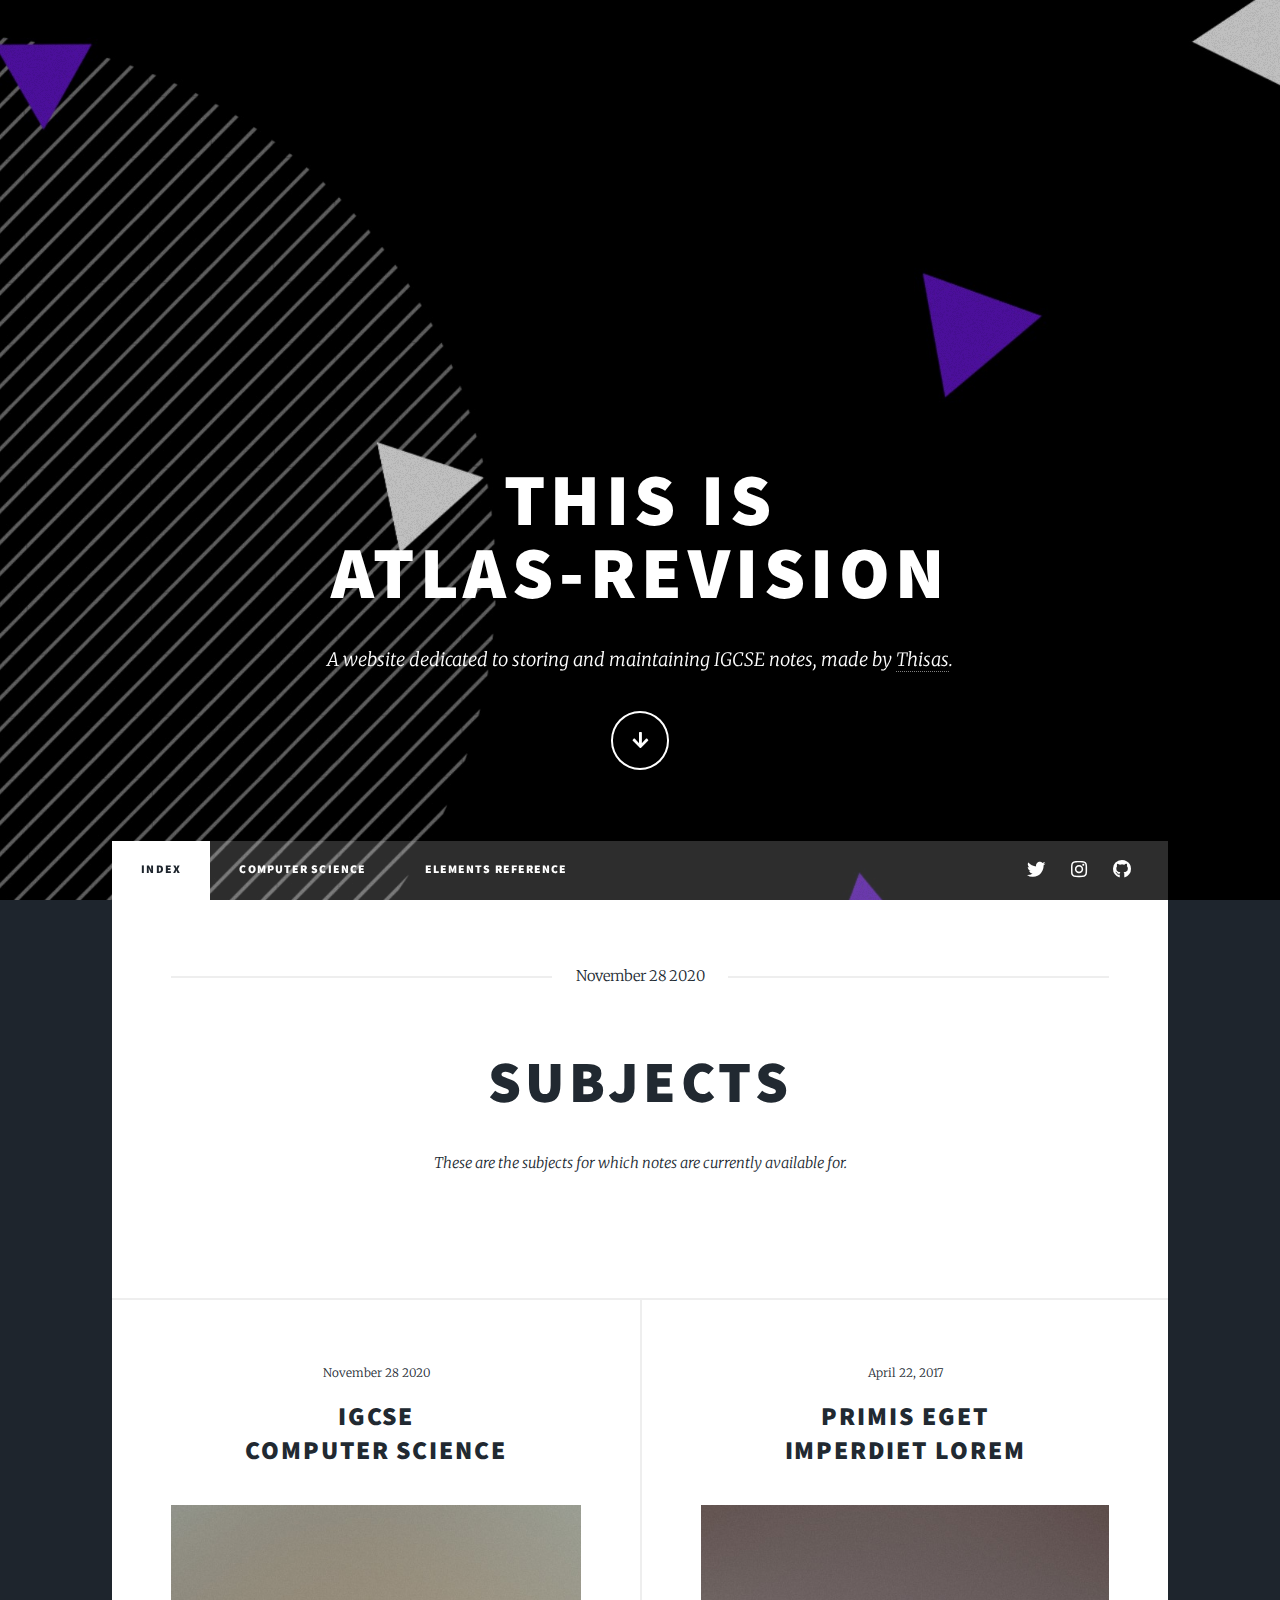
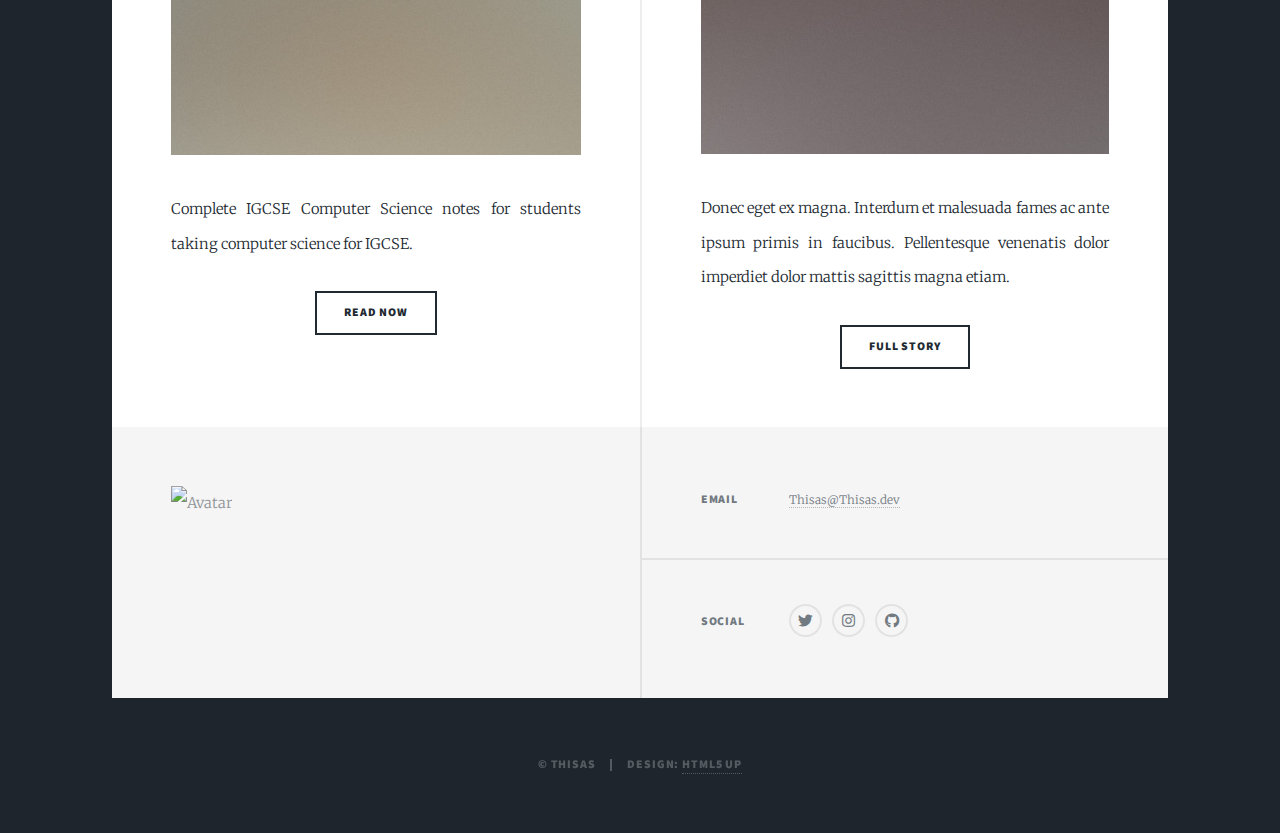
==== index.html @ 5eddf512 "Adding init Files" ====
<!DOCTYPE HTML>
<!--
	Massively by HTML5 UP
	html5up.net | @ajlkn
	Free for personal and commercial use under the CCA 3.0 license (html5up.net/license)
-->
<html>
	<head>
		<title>Atlas Revision</title>
		<meta charset="utf-8" />
		<meta name="viewport" content="width=device-width, initial-scale=1, user-scalable=no" />
		<link rel="stylesheet" href="assets/css/main.css" />
		<noscript><link rel="stylesheet" href="assets/css/noscript.css" /></noscript>
	</head>
	<body class="is-preload">

		<!-- Wrapper -->
			<div id="wrapper" class="fade-in">

				<!-- Intro -->
					<div id="intro">
						<h1>This is<br />
						Atlas-Revision</h1>
						<p>A website dedicated to storing and maintaining IGCSE notes, made by <a href="https://thisas.dev">Thisas</a>.</p>
						<ul class="actions">
							<li><a href="#header" class="button icon solid solo fa-arrow-down scrolly">Continue</a></li>
						</ul>
					</div>

				<!-- Header -->
					<header id="header">
						<a href="index.html" class="logo">Atlas-Revision</a>
					</header>

				<!-- Nav -->
					<nav id="nav">
						<ul class="links">
							<li class="active"><a href="index.html">Index</a></li>
							<li><a href="cs.html">Computer Science</a></li>
							<li><a href="elements.html">Elements Reference</a></li>
						</ul>
						<ul class="icons">
							<li><a href="#" class="icon brands fa-twitter"><span class="label">Twitter</span></a></li>
							<li><a href="#" class="icon brands fa-instagram"><span class="label">Instagram</span></a></li>
							<li><a href="#" class="icon brands fa-github"><span class="label">GitHub</span></a></li>
						</ul>
					</nav>

				<!-- Main -->
					<div id="main">

						<!-- Featured Post -->
							<article class="post featured">
								<header class="major">
									<span class="date">November 28 2020</span>
									<h2><a href="#">Subjects</a></h2>
									<p>These are the subjects for which notes are currently available for.</p>
								</header>
								<!-- <a href="#" class="image main"><img src="images/pic01.jpg" alt="" /></a>
								<ul class="actions special">
									<li><a href="#" class="button large">Full Story</a></li>
								</ul> -->
							</article>

						<!-- Posts -->
							<section class="posts">
								<article>
									<header>
										<span class="date">November 28 2020</span>
										<h2><a href="cs.html">IGCSE<br />
										Computer Science</a></h2>
									</header>
									<a href="cs.html" class="image fit"><img src="images/pic02.jpg" alt="" /></a>
									<p>Complete IGCSE Computer Science notes for students taking computer science for IGCSE.</p>
									<ul class="actions special">
										<li><a href="cs.html" class="button">Read Now</a></li>
									</ul>
								</article>
								<article>
									<header>
										<span class="date">April 22, 2017</span>
										<h2><a href="#">Primis eget<br />
										imperdiet lorem</a></h2>
									</header>
									<a href="#" class="image fit"><img src="images/pic03.jpg" alt="" /></a>
									<p>Donec eget ex magna. Interdum et malesuada fames ac ante ipsum primis in faucibus. Pellentesque venenatis dolor imperdiet dolor mattis sagittis magna etiam.</p>
									<ul class="actions special">
										<li><a href="#" class="button">Full Story</a></li>
									</ul>
								</article>
								
							</section>

						<!-- Footer -->
							<!-- <footer>
								<div class="pagination">
									<a href="#" class="previous">Prev</a>
									<a href="#" class="page active">1</a>
									<a href="#" class="page">2</a>
									<a href="#" class="page">3</a>
									<span class="extra">&hellip;</span>
									<a href="#" class="page">8</a>
									<a href="#" class="page">9</a>
									<a href="#" class="page">10</a>
									<a href="#" class="next">Next</a>
								</div>
							</footer> -->

					</div>

				<!-- Footer -->
					<footer id="footer">
						<section>
							<img style="height:auto;" alt="Avatar" width="260" height="260" class="avatar avatar-user width-full border bg-white" src="https://avatars1.githubusercontent.com/u/59698123?s=460&amp;u=f9560e14cebeae62522676836ce5ee92b4245a7f&amp;v=4">
							<!-- <form method="post" action="#">
								<div class="fields">
									<div class="field">
										<label for="name">Name</label>
										<input type="text" name="name" id="name" />
									</div>
									<div class="field">
										<label for="email">Email</label>
										<input type="text" name="email" id="email" />
									</div>
									<div class="field">
										<label for="message">Message</label>
										<textarea name="message" id="message" rows="3"></textarea>
									</div>
								</div>
								<ul class="actions">
									<li><input type="submit" value="Send Message" /></li>
								</ul>
							</form> -->
						</section>
						<section class="split contact">
							<section>
								<h3>Email</h3>
								<p><a href="#">Thisas@Thisas.dev</a></p>
							</section>
							<section>
								<h3>Social</h3>
								<ul class="icons alt">
									<li><a href="#" class="icon brands alt fa-twitter"><span class="label">Twitter</span></a></li>
									<li><a href="#" class="icon brands alt fa-instagram"><span class="label">Instagram</span></a></li>
									<li><a href="#" class="icon brands alt fa-github"><span class="label">GitHub</span></a></li>
								</ul>
							</section>
						</section>
					</footer>

				<!-- Copyright -->
					<div id="copyright">
						<ul><li>&copy; Thisas</li><li>Design: <a href="https://html5up.net">HTML5 UP</a></li></ul>
					</div>

			</div>

		<!-- Scripts -->
			<script src="assets/js/jquery.min.js"></script>
			<script src="assets/js/jquery.scrollex.min.js"></script>
			<script src="assets/js/jquery.scrolly.min.js"></script>
			<script src="assets/js/browser.min.js"></script>
			<script src="assets/js/breakpoints.min.js"></script>
			<script src="assets/js/util.js"></script>
			<script src="assets/js/main.js"></script>

	</body>
</html>
---- assets/css/main.css ----
@import url(fontawesome-all.min.css);
@import url("https://fonts.googleapis.com/css?family=Merriweather:300,700,300italic,700italic|Source+Sans+Pro:900");

/*
	Massively by HTML5 UP
	html5up.net | @ajlkn
	Free for personal and commercial use under the CCA 3.0 license (html5up.net/license)
*/

  
html, body, div, span, applet, object,
iframe, h1, h2, h3, h4, h5, h6, p, blockquote,
pre, a, abbr, acronym, address, big, cite,
code, del, dfn, em, img, ins, kbd, q, s, samp,
small, strike, strong, sub, sup, tt, var, b,
u, i, center, dl, dt, dd, ol, ul, li, fieldset,
form, label, legend, table, caption, tbody,
tfoot, thead, tr, th, td, article, aside,
canvas, details, embed, figure, figcaption,
footer, header, hgroup, menu, nav, output, ruby,
section, summary, time, mark, audio, video{
	margin: 0;
	padding: 0;
	border: 0;
	font-size: 100%;
	font: inherit;
	vertical-align: baseline;}

article, aside, details, figcaption, figure,
footer, header, hgroup, menu, nav, section {
	display: block;}

body {
	line-height: 1;
}


ol, ul {
	list-style: none;
}

blockquote, q {
	quotes: none;
}

	blockquote:before, blockquote:after, q:before, q:after {
		content: '';
		content: none;
	}

table {
	border-collapse: collapse;
	border-spacing: 0;
}

body {
	-webkit-text-size-adjust: none;
}

mark {
	background-color: transparent;
	color: inherit;
}

input::-moz-focus-inner {
	border: 0;
	padding: 0;
}

input, select, textarea {
	-moz-appearance: none;
	-webkit-appearance: none;
	-ms-appearance: none;
	appearance: none;
}

/* Basic */

	@-ms-viewport {
		width: device-width;
	}

	body {
		-ms-overflow-style: scrollbar;
	}

	@media screen and (max-width: 480px) {

		html, body {
			min-width: 320px;
		}

	}

	html {
		box-sizing: border-box;
	}

	*, *:before, *:after {
		box-sizing: inherit;
	}

	body {
		background-color: #1e252d;
	}

		body.is-preload *, body.is-preload *:before, body.is-preload *:after {
			-moz-animation: none !important;
			-webkit-animation: none !important;
			-ms-animation: none !important;
			animation: none !important;
			-moz-transition: none !important;
			-webkit-transition: none !important;
			-ms-transition: none !important;
			transition: none !important;
		}

/* Type */

	html {
		font-size: 16pt;
	}

		@media screen and (max-width: 1680px) {

			html {
				font-size: 12pt;
			}

		}

		@media screen and (max-width: 1280px) {

			html {
				font-size: 11pt;
			}

		}

		@media screen and (max-width: 360px) {

			html {
				font-size: 10pt;
			}

		}

	body {
		color: #212931;
	}

	body, input, select, textarea {
		font-family: "Merriweather", Georgia, serif;
		font-weight: 300;
		font-size: 1rem;
		line-height: 2.375;
	}

	a {
		-moz-transition: color 0.2s ease-in-out, background-color 0.2s ease-in-out, border-color 0.2s ease-in-out, box-shadow 0.2s ease-in-out;
		-webkit-transition: color 0.2s ease-in-out, background-color 0.2s ease-in-out, border-color 0.2s ease-in-out, box-shadow 0.2s ease-in-out;
		-ms-transition: color 0.2s ease-in-out, background-color 0.2s ease-in-out, border-color 0.2s ease-in-out, box-shadow 0.2s ease-in-out;
		transition: color 0.2s ease-in-out, background-color 0.2s ease-in-out, border-color 0.2s ease-in-out, box-shadow 0.2s ease-in-out;
		border-bottom: dotted 1px;
		text-decoration: none;
	}

		a:hover {
			border-bottom-color: transparent;
		}

	strong, b {
		font-weight: 600;
	}

	em, i {
		font-style: italic;
	}

	p {
		text-align: justify;
		margin: 0 0 2rem 0;
	}

	h1, h2, h3, h4, h5, h6 {
		font-family: "Source Sans Pro", Helvetica, sans-serif;
		font-weight: 900;
		line-height: 1.5;
		letter-spacing: 0.075em;
		text-transform: uppercase;
		margin: 0 0 1rem 0;
	}

		h1 a, h2 a, h3 a, h4 a, h5 a, h6 a {
			border-bottom: 0;
			color: inherit;
			text-decoration: none;
		}

	h1 {
		font-size: 4rem;
		line-height: 1.1;
		margin: 0 0 2rem 0;
	}

	h2 {
		font-size: 1.75rem;
		line-height: 1.3;
		margin: 0 0 1.5rem 0;
	}

	h3 {
		font-size: 1.25rem;
		margin: 0 0 1.5rem 0;
	}

	h4 {
		font-size: 1rem;
	}

	h5 {
		font-size: 0.9rem;
	}

	h6 {
		font-size: 0.8rem;
	}

	sub {
		font-size: 0.8rem;
		position: relative;
		top: 0.5rem;
	}

	sup {
		font-size: 0.8rem;
		position: relative;
		top: -0.5rem;
	}

	blockquote {
		border-left: solid 4px;
		font-style: italic;
		margin: 0 0 2rem 0;
		padding: 0.5rem 0 0.5rem 2rem;
	}

	code {
		border: solid 2px;
		font-family: "Courier New", monospace;
		font-size: 0.9rem;
		margin: 0 0.25rem;
		padding: 0.25rem 0.65rem;
	}

	pre {
		-webkit-overflow-scrolling: touch;
		font-family: "Courier New", monospace;
		font-size: 0.9rem;
		margin: 0 0 2rem 0;
	}

		pre code {
			display: block;
			line-height: 1.75;
			padding: 1rem 1.5rem;
			overflow-x: auto;
		}

	hr {
		border: 0;
		border-bottom: solid 2px;
		margin: 3rem 0;
	}

		hr.major {
			margin: 5rem 0;
		}

	.align-left {
		text-align: left;
	}

	.align-center {
		text-align: center;
	}

	.align-right {
		text-align: right;
	}

	input, select, textarea {
		color: #212931;
	}

	a {
		color: #212931;
		border-bottom-color: rgba(33, 41, 49, 0.5);
	}

		a:hover {
			border-bottom-color: transparent;
			color: #5411AB !important;
		}

	strong, b {
		color: #212931;
	}

	h1, h2, h3, h4, h5, h6 {
		color: #212931;
	}

	blockquote {
		border-left-color: #eeeeee;
	}

	code {
		background: rgba(220, 220, 220, 0.25);
		border-color: #eeeeee;
	}

	hr {
		border-bottom-color: #eeeeee;
	}

/* Row */

	.row {
		display: flex;
		flex-wrap: wrap;
		box-sizing: border-box;
		align-items: stretch;
	}

		.row > * {
			box-sizing: border-box;
		}

		.row.gtr-uniform > * > :last-child {
			margin-bottom: 0;
		}

		.row.aln-left {
			justify-content: flex-start;
		}

		.row.aln-center {
			justify-content: center;
		}

		.row.aln-right {
			justify-content: flex-end;
		}

		.row.aln-top {
			align-items: flex-start;
		}

		.row.aln-middle {
			align-items: center;
		}

		.row.aln-bottom {
			align-items: flex-end;
		}

		.row > .imp {
			order: -1;
		}

		.row > .col-1 {
			width: 8.33333%;
		}

		.row > .off-1 {
			margin-left: 8.33333%;
		}

		.row > .col-2 {
			width: 16.66667%;
		}

		.row > .off-2 {
			margin-left: 16.66667%;
		}

		.row > .col-3 {
			width: 25%;
		}

		.row > .off-3 {
			margin-left: 25%;
		}

		.row > .col-4 {
			width: 33.33333%;
		}

		.row > .off-4 {
			margin-left: 33.33333%;
		}

		.row > .col-5 {
			width: 41.66667%;
		}

		.row > .off-5 {
			margin-left: 41.66667%;
		}

		.row > .col-6 {
			width: 50%;
		}

		.row > .off-6 {
			margin-left: 50%;
		}

		.row > .col-7 {
			width: 58.33333%;
		}

		.row > .off-7 {
			margin-left: 58.33333%;
		}

		.row > .col-8 {
			width: 66.66667%;
		}

		.row > .off-8 {
			margin-left: 66.66667%;
		}

		.row > .col-9 {
			width: 75%;
		}

		.row > .off-9 {
			margin-left: 75%;
		}

		.row > .col-10 {
			width: 83.33333%;
		}

		.row > .off-10 {
			margin-left: 83.33333%;
		}

		.row > .col-11 {
			width: 91.66667%;
		}

		.row > .off-11 {
			margin-left: 91.66667%;
		}

		.row > .col-12 {
			width: 100%;
		}

		.row > .off-12 {
			margin-left: 100%;
		}

		.row.gtr-0 {
			margin-top: 0;
			margin-left: 0rem;
		}

			.row.gtr-0 > * {
				padding: 0 0 0 0rem;
			}

			.row.gtr-0.gtr-uniform {
				margin-top: 0rem;
			}

				.row.gtr-0.gtr-uniform > * {
					padding-top: 0rem;
				}

		.row.gtr-25 {
			margin-top: 0;
			margin-left: -0.375rem;
		}

			.row.gtr-25 > * {
				padding: 0 0 0 0.375rem;
			}

			.row.gtr-25.gtr-uniform {
				margin-top: -0.375rem;
			}

				.row.gtr-25.gtr-uniform > * {
					padding-top: 0.375rem;
				}

		.row.gtr-50 {
			margin-top: 0;
			margin-left: -0.75rem;
		}

			.row.gtr-50 > * {
				padding: 0 0 0 0.75rem;
			}

			.row.gtr-50.gtr-uniform {
				margin-top: -0.75rem;
			}

				.row.gtr-50.gtr-uniform > * {
					padding-top: 0.75rem;
				}

		.row {
			margin-top: 0;
			margin-left: -1.5rem;
		}

			.row > * {
				padding: 0 0 0 1.5rem;
			}

			.row.gtr-uniform {
				margin-top: -1.5rem;
			}

				.row.gtr-uniform > * {
					padding-top: 1.5rem;
				}

		.row.gtr-150 {
			margin-top: 0;
			margin-left: -2.25rem;
		}

			.row.gtr-150 > * {
				padding: 0 0 0 2.25rem;
			}

			.row.gtr-150.gtr-uniform {
				margin-top: -2.25rem;
			}

				.row.gtr-150.gtr-uniform > * {
					padding-top: 2.25rem;
				}

		.row.gtr-200 {
			margin-top: 0;
			margin-left: -3rem;
		}

			.row.gtr-200 > * {
				padding: 0 0 0 3rem;
			}

			.row.gtr-200.gtr-uniform {
				margin-top: -3rem;
			}

				.row.gtr-200.gtr-uniform > * {
					padding-top: 3rem;
				}

		@media screen and (max-width: 1680px) {

			.row {
				display: flex;
				flex-wrap: wrap;
				box-sizing: border-box;
				align-items: stretch;
			}

				.row > * {
					box-sizing: border-box;
				}

				.row.gtr-uniform > * > :last-child {
					margin-bottom: 0;
				}

				.row.aln-left {
					justify-content: flex-start;
				}

				.row.aln-center {
					justify-content: center;
				}

				.row.aln-right {
					justify-content: flex-end;
				}

				.row.aln-top {
					align-items: flex-start;
				}

				.row.aln-middle {
					align-items: center;
				}

				.row.aln-bottom {
					align-items: flex-end;
				}

				.row > .imp-xlarge {
					order: -1;
				}

				.row > .col-1-xlarge {
					width: 8.33333%;
				}

				.row > .off-1-xlarge {
					margin-left: 8.33333%;
				}

				.row > .col-2-xlarge {
					width: 16.66667%;
				}

				.row > .off-2-xlarge {
					margin-left: 16.66667%;
				}

				.row > .col-3-xlarge {
					width: 25%;
				}

				.row > .off-3-xlarge {
					margin-left: 25%;
				}

				.row > .col-4-xlarge {
					width: 33.33333%;
				}

				.row > .off-4-xlarge {
					margin-left: 33.33333%;
				}

				.row > .col-5-xlarge {
					width: 41.66667%;
				}

				.row > .off-5-xlarge {
					margin-left: 41.66667%;
				}

				.row > .col-6-xlarge {
					width: 50%;
				}

				.row > .off-6-xlarge {
					margin-left: 50%;
				}

				.row > .col-7-xlarge {
					width: 58.33333%;
				}

				.row > .off-7-xlarge {
					margin-left: 58.33333%;
				}

				.row > .col-8-xlarge {
					width: 66.66667%;
				}

				.row > .off-8-xlarge {
					margin-left: 66.66667%;
				}

				.row > .col-9-xlarge {
					width: 75%;
				}

				.row > .off-9-xlarge {
					margin-left: 75%;
				}

				.row > .col-10-xlarge {
					width: 83.33333%;
				}

				.row > .off-10-xlarge {
					margin-left: 83.33333%;
				}

				.row > .col-11-xlarge {
					width: 91.66667%;
				}

				.row > .off-11-xlarge {
					margin-left: 91.66667%;
				}

				.row > .col-12-xlarge {
					width: 100%;
				}

				.row > .off-12-xlarge {
					margin-left: 100%;
				}

				.row.gtr-0 {
					margin-top: 0;
					margin-left: 0rem;
				}

					.row.gtr-0 > * {
						padding: 0 0 0 0rem;
					}

					.row.gtr-0.gtr-uniform {
						margin-top: 0rem;
					}

						.row.gtr-0.gtr-uniform > * {
							padding-top: 0rem;
						}

				.row.gtr-25 {
					margin-top: 0;
					margin-left: -0.375rem;
				}

					.row.gtr-25 > * {
						padding: 0 0 0 0.375rem;
					}

					.row.gtr-25.gtr-uniform {
						margin-top: -0.375rem;
					}

						.row.gtr-25.gtr-uniform > * {
							padding-top: 0.375rem;
						}

				.row.gtr-50 {
					margin-top: 0;
					margin-left: -0.75rem;
				}

					.row.gtr-50 > * {
						padding: 0 0 0 0.75rem;
					}

					.row.gtr-50.gtr-uniform {
						margin-top: -0.75rem;
					}

						.row.gtr-50.gtr-uniform > * {
							padding-top: 0.75rem;
						}

				.row {
					margin-top: 0;
					margin-left: -1.5rem;
				}

					.row > * {
						padding: 0 0 0 1.5rem;
					}

					.row.gtr-uniform {
						margin-top: -1.5rem;
					}

						.row.gtr-uniform > * {
							padding-top: 1.5rem;
						}

				.row.gtr-150 {
					margin-top: 0;
					margin-left: -2.25rem;
				}

					.row.gtr-150 > * {
						padding: 0 0 0 2.25rem;
					}

					.row.gtr-150.gtr-uniform {
						margin-top: -2.25rem;
					}

						.row.gtr-150.gtr-uniform > * {
							padding-top: 2.25rem;
						}

				.row.gtr-200 {
					margin-top: 0;
					margin-left: -3rem;
				}

					.row.gtr-200 > * {
						padding: 0 0 0 3rem;
					}

					.row.gtr-200.gtr-uniform {
						margin-top: -3rem;
					}

						.row.gtr-200.gtr-uniform > * {
							padding-top: 3rem;
						}

		}

		@media screen and (max-width: 1280px) {

			.row {
				display: flex;
				flex-wrap: wrap;
				box-sizing: border-box;
				align-items: stretch;
			}

				.row > * {
					box-sizing: border-box;
				}

				.row.gtr-uniform > * > :last-child {
					margin-bottom: 0;
				}

				.row.aln-left {
					justify-content: flex-start;
				}

				.row.aln-center {
					justify-content: center;
				}

				.row.aln-right {
					justify-content: flex-end;
				}

				.row.aln-top {
					align-items: flex-start;
				}

				.row.aln-middle {
					align-items: center;
				}

				.row.aln-bottom {
					align-items: flex-end;
				}

				.row > .imp-large {
					order: -1;
				}

				.row > .col-1-large {
					width: 8.33333%;
				}

				.row > .off-1-large {
					margin-left: 8.33333%;
				}

				.row > .col-2-large {
					width: 16.66667%;
				}

				.row > .off-2-large {
					margin-left: 16.66667%;
				}

				.row > .col-3-large {
					width: 25%;
				}

				.row > .off-3-large {
					margin-left: 25%;
				}

				.row > .col-4-large {
					width: 33.33333%;
				}

				.row > .off-4-large {
					margin-left: 33.33333%;
				}

				.row > .col-5-large {
					width: 41.66667%;
				}

				.row > .off-5-large {
					margin-left: 41.66667%;
				}

				.row > .col-6-large {
					width: 50%;
				}

				.row > .off-6-large {
					margin-left: 50%;
				}

				.row > .col-7-large {
					width: 58.33333%;
				}

				.row > .off-7-large {
					margin-left: 58.33333%;
				}

				.row > .col-8-large {
					width: 66.66667%;
				}

				.row > .off-8-large {
					margin-left: 66.66667%;
				}

				.row > .col-9-large {
					width: 75%;
				}

				.row > .off-9-large {
					margin-left: 75%;
				}

				.row > .col-10-large {
					width: 83.33333%;
				}

				.row > .off-10-large {
					margin-left: 83.33333%;
				}

				.row > .col-11-large {
					width: 91.66667%;
				}

				.row > .off-11-large {
					margin-left: 91.66667%;
				}

				.row > .col-12-large {
					width: 100%;
				}

				.row > .off-12-large {
					margin-left: 100%;
				}

				.row.gtr-0 {
					margin-top: 0;
					margin-left: 0rem;
				}

					.row.gtr-0 > * {
						padding: 0 0 0 0rem;
					}

					.row.gtr-0.gtr-uniform {
						margin-top: 0rem;
					}

						.row.gtr-0.gtr-uniform > * {
							padding-top: 0rem;
						}

				.row.gtr-25 {
					margin-top: 0;
					margin-left: -0.375rem;
				}

					.row.gtr-25 > * {
						padding: 0 0 0 0.375rem;
					}

					.row.gtr-25.gtr-uniform {
						margin-top: -0.375rem;
					}

						.row.gtr-25.gtr-uniform > * {
							padding-top: 0.375rem;
						}

				.row.gtr-50 {
					margin-top: 0;
					margin-left: -0.75rem;
				}

					.row.gtr-50 > * {
						padding: 0 0 0 0.75rem;
					}

					.row.gtr-50.gtr-uniform {
						margin-top: -0.75rem;
					}

						.row.gtr-50.gtr-uniform > * {
							padding-top: 0.75rem;
						}

				.row {
					margin-top: 0;
					margin-left: -1.5rem;
				}

					.row > * {
						padding: 0 0 0 1.5rem;
					}

					.row.gtr-uniform {
						margin-top: -1.5rem;
					}

						.row.gtr-uniform > * {
							padding-top: 1.5rem;
						}

				.row.gtr-150 {
					margin-top: 0;
					margin-left: -2.25rem;
				}

					.row.gtr-150 > * {
						padding: 0 0 0 2.25rem;
					}

					.row.gtr-150.gtr-uniform {
						margin-top: -2.25rem;
					}

						.row.gtr-150.gtr-uniform > * {
							padding-top: 2.25rem;
						}

				.row.gtr-200 {
					margin-top: 0;
					margin-left: -3rem;
				}

					.row.gtr-200 > * {
						padding: 0 0 0 3rem;
					}

					.row.gtr-200.gtr-uniform {
						margin-top: -3rem;
					}

						.row.gtr-200.gtr-uniform > * {
							padding-top: 3rem;
						}

		}

		@media screen and (max-width: 980px) {

			.row {
				display: flex;
				flex-wrap: wrap;
				box-sizing: border-box;
				align-items: stretch;
			}

				.row > * {
					box-sizing: border-box;
				}

				.row.gtr-uniform > * > :last-child {
					margin-bottom: 0;
				}

				.row.aln-left {
					justify-content: flex-start;
				}

				.row.aln-center {
					justify-content: center;
				}

				.row.aln-right {
					justify-content: flex-end;
				}

				.row.aln-top {
					align-items: flex-start;
				}

				.row.aln-middle {
					align-items: center;
				}

				.row.aln-bottom {
					align-items: flex-end;
				}

				.row > .imp-medium {
					order: -1;
				}

				.row > .col-1-medium {
					width: 8.33333%;
				}

				.row > .off-1-medium {
					margin-left: 8.33333%;
				}

				.row > .col-2-medium {
					width: 16.66667%;
				}

				.row > .off-2-medium {
					margin-left: 16.66667%;
				}

				.row > .col-3-medium {
					width: 25%;
				}

				.row > .off-3-medium {
					margin-left: 25%;
				}

				.row > .col-4-medium {
					width: 33.33333%;
				}

				.row > .off-4-medium {
					margin-left: 33.33333%;
				}

				.row > .col-5-medium {
					width: 41.66667%;
				}

				.row > .off-5-medium {
					margin-left: 41.66667%;
				}

				.row > .col-6-medium {
					width: 50%;
				}

				.row > .off-6-medium {
					margin-left: 50%;
				}

				.row > .col-7-medium {
					width: 58.33333%;
				}

				.row > .off-7-medium {
					margin-left: 58.33333%;
				}

				.row > .col-8-medium {
					width: 66.66667%;
				}

				.row > .off-8-medium {
					margin-left: 66.66667%;
				}

				.row > .col-9-medium {
					width: 75%;
				}

				.row > .off-9-medium {
					margin-left: 75%;
				}

				.row > .col-10-medium {
					width: 83.33333%;
				}

				.row > .off-10-medium {
					margin-left: 83.33333%;
				}

				.row > .col-11-medium {
					width: 91.66667%;
				}

				.row > .off-11-medium {
					margin-left: 91.66667%;
				}

				.row > .col-12-medium {
					width: 100%;
				}

				.row > .off-12-medium {
					margin-left: 100%;
				}

				.row.gtr-0 {
					margin-top: 0;
					margin-left: 0rem;
				}

					.row.gtr-0 > * {
						padding: 0 0 0 0rem;
					}

					.row.gtr-0.gtr-uniform {
						margin-top: 0rem;
					}

						.row.gtr-0.gtr-uniform > * {
							padding-top: 0rem;
						}

				.row.gtr-25 {
					margin-top: 0;
					margin-left: -0.375rem;
				}

					.row.gtr-25 > * {
						padding: 0 0 0 0.375rem;
					}

					.row.gtr-25.gtr-uniform {
						margin-top: -0.375rem;
					}

						.row.gtr-25.gtr-uniform > * {
							padding-top: 0.375rem;
						}

				.row.gtr-50 {
					margin-top: 0;
					margin-left: -0.75rem;
				}

					.row.gtr-50 > * {
						padding: 0 0 0 0.75rem;
					}

					.row.gtr-50.gtr-uniform {
						margin-top: -0.75rem;
					}

						.row.gtr-50.gtr-uniform > * {
							padding-top: 0.75rem;
						}

				.row {
					margin-top: 0;
					margin-left: -1.5rem;
				}

					.row > * {
						padding: 0 0 0 1.5rem;
					}

					.row.gtr-uniform {
						margin-top: -1.5rem;
					}

						.row.gtr-uniform > * {
							padding-top: 1.5rem;
						}

				.row.gtr-150 {
					margin-top: 0;
					margin-left: -2.25rem;
				}

					.row.gtr-150 > * {
						padding: 0 0 0 2.25rem;
					}

					.row.gtr-150.gtr-uniform {
						margin-top: -2.25rem;
					}

						.row.gtr-150.gtr-uniform > * {
							padding-top: 2.25rem;
						}

				.row.gtr-200 {
					margin-top: 0;
					margin-left: -3rem;
				}

					.row.gtr-200 > * {
						padding: 0 0 0 3rem;
					}

					.row.gtr-200.gtr-uniform {
						margin-top: -3rem;
					}

						.row.gtr-200.gtr-uniform > * {
							padding-top: 3rem;
						}

		}

		@media screen and (max-width: 736px) {

			.row {
				display: flex;
				flex-wrap: wrap;
				box-sizing: border-box;
				align-items: stretch;
			}

				.row > * {
					box-sizing: border-box;
				}

				.row.gtr-uniform > * > :last-child {
					margin-bottom: 0;
				}

				.row.aln-left {
					justify-content: flex-start;
				}

				.row.aln-center {
					justify-content: center;
				}

				.row.aln-right {
					justify-content: flex-end;
				}

				.row.aln-top {
					align-items: flex-start;
				}

				.row.aln-middle {
					align-items: center;
				}

				.row.aln-bottom {
					align-items: flex-end;
				}

				.row > .imp-small {
					order: -1;
				}

				.row > .col-1-small {
					width: 8.33333%;
				}

				.row > .off-1-small {
					margin-left: 8.33333%;
				}

				.row > .col-2-small {
					width: 16.66667%;
				}

				.row > .off-2-small {
					margin-left: 16.66667%;
				}

				.row > .col-3-small {
					width: 25%;
				}

				.row > .off-3-small {
					margin-left: 25%;
				}

				.row > .col-4-small {
					width: 33.33333%;
				}

				.row > .off-4-small {
					margin-left: 33.33333%;
				}

				.row > .col-5-small {
					width: 41.66667%;
				}

				.row > .off-5-small {
					margin-left: 41.66667%;
				}

				.row > .col-6-small {
					width: 50%;
				}

				.row > .off-6-small {
					margin-left: 50%;
				}

				.row > .col-7-small {
					width: 58.33333%;
				}

				.row > .off-7-small {
					margin-left: 58.33333%;
				}

				.row > .col-8-small {
					width: 66.66667%;
				}

				.row > .off-8-small {
					margin-left: 66.66667%;
				}

				.row > .col-9-small {
					width: 75%;
				}

				.row > .off-9-small {
					margin-left: 75%;
				}

				.row > .col-10-small {
					width: 83.33333%;
				}

				.row > .off-10-small {
					margin-left: 83.33333%;
				}

				.row > .col-11-small {
					width: 91.66667%;
				}

				.row > .off-11-small {
					margin-left: 91.66667%;
				}

				.row > .col-12-small {
					width: 100%;
				}

				.row > .off-12-small {
					margin-left: 100%;
				}

				.row.gtr-0 {
					margin-top: 0;
					margin-left: 0rem;
				}

					.row.gtr-0 > * {
						padding: 0 0 0 0rem;
					}

					.row.gtr-0.gtr-uniform {
						margin-top: 0rem;
					}

						.row.gtr-0.gtr-uniform > * {
							padding-top: 0rem;
						}

				.row.gtr-25 {
					margin-top: 0;
					margin-left: -0.375rem;
				}

					.row.gtr-25 > * {
						padding: 0 0 0 0.375rem;
					}

					.row.gtr-25.gtr-uniform {
						margin-top: -0.375rem;
					}

						.row.gtr-25.gtr-uniform > * {
							padding-top: 0.375rem;
						}

				.row.gtr-50 {
					margin-top: 0;
					margin-left: -0.75rem;
				}

					.row.gtr-50 > * {
						padding: 0 0 0 0.75rem;
					}

					.row.gtr-50.gtr-uniform {
						margin-top: -0.75rem;
					}

						.row.gtr-50.gtr-uniform > * {
							padding-top: 0.75rem;
						}

				.row {
					margin-top: 0;
					margin-left: -1.5rem;
				}

					.row > * {
						padding: 0 0 0 1.5rem;
					}

					.row.gtr-uniform {
						margin-top: -1.5rem;
					}

						.row.gtr-uniform > * {
							padding-top: 1.5rem;
						}

				.row.gtr-150 {
					margin-top: 0;
					margin-left: -2.25rem;
				}

					.row.gtr-150 > * {
						padding: 0 0 0 2.25rem;
					}

					.row.gtr-150.gtr-uniform {
						margin-top: -2.25rem;
					}

						.row.gtr-150.gtr-uniform > * {
							padding-top: 2.25rem;
						}

				.row.gtr-200 {
					margin-top: 0;
					margin-left: -3rem;
				}

					.row.gtr-200 > * {
						padding: 0 0 0 3rem;
					}

					.row.gtr-200.gtr-uniform {
						margin-top: -3rem;
					}

						.row.gtr-200.gtr-uniform > * {
							padding-top: 3rem;
						}

		}

		@media screen and (max-width: 480px) {

			.row {
				display: flex;
				flex-wrap: wrap;
				box-sizing: border-box;
				align-items: stretch;
			}

				.row > * {
					box-sizing: border-box;
				}

				.row.gtr-uniform > * > :last-child {
					margin-bottom: 0;
				}

				.row.aln-left {
					justify-content: flex-start;
				}

				.row.aln-center {
					justify-content: center;
				}

				.row.aln-right {
					justify-content: flex-end;
				}

				.row.aln-top {
					align-items: flex-start;
				}

				.row.aln-middle {
					align-items: center;
				}

				.row.aln-bottom {
					align-items: flex-end;
				}

				.row > .imp-xsmall {
					order: -1;
				}

				.row > .col-1-xsmall {
					width: 8.33333%;
				}

				.row > .off-1-xsmall {
					margin-left: 8.33333%;
				}

				.row > .col-2-xsmall {
					width: 16.66667%;
				}

				.row > .off-2-xsmall {
					margin-left: 16.66667%;
				}

				.row > .col-3-xsmall {
					width: 25%;
				}

				.row > .off-3-xsmall {
					margin-left: 25%;
				}

				.row > .col-4-xsmall {
					width: 33.33333%;
				}

				.row > .off-4-xsmall {
					margin-left: 33.33333%;
				}

				.row > .col-5-xsmall {
					width: 41.66667%;
				}

				.row > .off-5-xsmall {
					margin-left: 41.66667%;
				}

				.row > .col-6-xsmall {
					width: 50%;
				}

				.row > .off-6-xsmall {
					margin-left: 50%;
				}

				.row > .col-7-xsmall {
					width: 58.33333%;
				}

				.row > .off-7-xsmall {
					margin-left: 58.33333%;
				}

				.row > .col-8-xsmall {
					width: 66.66667%;
				}

				.row > .off-8-xsmall {
					margin-left: 66.66667%;
				}

				.row > .col-9-xsmall {
					width: 75%;
				}

				.row > .off-9-xsmall {
					margin-left: 75%;
				}

				.row > .col-10-xsmall {
					width: 83.33333%;
				}

				.row > .off-10-xsmall {
					margin-left: 83.33333%;
				}

				.row > .col-11-xsmall {
					width: 91.66667%;
				}

				.row > .off-11-xsmall {
					margin-left: 91.66667%;
				}

				.row > .col-12-xsmall {
					width: 100%;
				}

				.row > .off-12-xsmall {
					margin-left: 100%;
				}

				.row.gtr-0 {
					margin-top: 0;
					margin-left: 0rem;
				}

					.row.gtr-0 > * {
						padding: 0 0 0 0rem;
					}

					.row.gtr-0.gtr-uniform {
						margin-top: 0rem;
					}

						.row.gtr-0.gtr-uniform > * {
							padding-top: 0rem;
						}

				.row.gtr-25 {
					margin-top: 0;
					margin-left: -0.375rem;
				}

					.row.gtr-25 > * {
						padding: 0 0 0 0.375rem;
					}

					.row.gtr-25.gtr-uniform {
						margin-top: -0.375rem;
					}

						.row.gtr-25.gtr-uniform > * {
							padding-top: 0.375rem;
						}

				.row.gtr-50 {
					margin-top: 0;
					margin-left: -0.75rem;
				}

					.row.gtr-50 > * {
						padding: 0 0 0 0.75rem;
					}

					.row.gtr-50.gtr-uniform {
						margin-top: -0.75rem;
					}

						.row.gtr-50.gtr-uniform > * {
							padding-top: 0.75rem;
						}

				.row {
					margin-top: 0;
					margin-left: -1.5rem;
				}

					.row > * {
						padding: 0 0 0 1.5rem;
					}

					.row.gtr-uniform {
						margin-top: -1.5rem;
					}

						.row.gtr-uniform > * {
							padding-top: 1.5rem;
						}

				.row.gtr-150 {
					margin-top: 0;
					margin-left: -2.25rem;
				}

					.row.gtr-150 > * {
						padding: 0 0 0 2.25rem;
					}

					.row.gtr-150.gtr-uniform {
						margin-top: -2.25rem;
					}

						.row.gtr-150.gtr-uniform > * {
							padding-top: 2.25rem;
						}

				.row.gtr-200 {
					margin-top: 0;
					margin-left: -3rem;
				}

					.row.gtr-200 > * {
						padding: 0 0 0 3rem;
					}

					.row.gtr-200.gtr-uniform {
						margin-top: -3rem;
					}

						.row.gtr-200.gtr-uniform > * {
							padding-top: 3rem;
						}

		}

		@media screen and (max-width: 360px) {

			.row {
				display: flex;
				flex-wrap: wrap;
				box-sizing: border-box;
				align-items: stretch;
			}

				.row > * {
					box-sizing: border-box;
				}

				.row.gtr-uniform > * > :last-child {
					margin-bottom: 0;
				}

				.row.aln-left {
					justify-content: flex-start;
				}

				.row.aln-center {
					justify-content: center;
				}

				.row.aln-right {
					justify-content: flex-end;
				}

				.row.aln-top {
					align-items: flex-start;
				}

				.row.aln-middle {
					align-items: center;
				}

				.row.aln-bottom {
					align-items: flex-end;
				}

				.row > .imp-xxsmall {
					order: -1;
				}

				.row > .col-1-xxsmall {
					width: 8.33333%;
				}

				.row > .off-1-xxsmall {
					margin-left: 8.33333%;
				}

				.row > .col-2-xxsmall {
					width: 16.66667%;
				}

				.row > .off-2-xxsmall {
					margin-left: 16.66667%;
				}

				.row > .col-3-xxsmall {
					width: 25%;
				}

				.row > .off-3-xxsmall {
					margin-left: 25%;
				}

				.row > .col-4-xxsmall {
					width: 33.33333%;
				}

				.row > .off-4-xxsmall {
					margin-left: 33.33333%;
				}

				.row > .col-5-xxsmall {
					width: 41.66667%;
				}

				.row > .off-5-xxsmall {
					margin-left: 41.66667%;
				}

				.row > .col-6-xxsmall {
					width: 50%;
				}

				.row > .off-6-xxsmall {
					margin-left: 50%;
				}

				.row > .col-7-xxsmall {
					width: 58.33333%;
				}

				.row > .off-7-xxsmall {
					margin-left: 58.33333%;
				}

				.row > .col-8-xxsmall {
					width: 66.66667%;
				}

				.row > .off-8-xxsmall {
					margin-left: 66.66667%;
				}

				.row > .col-9-xxsmall {
					width: 75%;
				}

				.row > .off-9-xxsmall {
					margin-left: 75%;
				}

				.row > .col-10-xxsmall {
					width: 83.33333%;
				}

				.row > .off-10-xxsmall {
					margin-left: 83.33333%;
				}

				.row > .col-11-xxsmall {
					width: 91.66667%;
				}

				.row > .off-11-xxsmall {
					margin-left: 91.66667%;
				}

				.row > .col-12-xxsmall {
					width: 100%;
				}

				.row > .off-12-xxsmall {
					margin-left: 100%;
				}

				.row.gtr-0 {
					margin-top: 0;
					margin-left: 0rem;
				}

					.row.gtr-0 > * {
						padding: 0 0 0 0rem;
					}

					.row.gtr-0.gtr-uniform {
						margin-top: 0rem;
					}

						.row.gtr-0.gtr-uniform > * {
							padding-top: 0rem;
						}

				.row.gtr-25 {
					margin-top: 0;
					margin-left: -0.375rem;
				}

					.row.gtr-25 > * {
						padding: 0 0 0 0.375rem;
					}

					.row.gtr-25.gtr-uniform {
						margin-top: -0.375rem;
					}

						.row.gtr-25.gtr-uniform > * {
							padding-top: 0.375rem;
						}

				.row.gtr-50 {
					margin-top: 0;
					margin-left: -0.75rem;
				}

					.row.gtr-50 > * {
						padding: 0 0 0 0.75rem;
					}

					.row.gtr-50.gtr-uniform {
						margin-top: -0.75rem;
					}

						.row.gtr-50.gtr-uniform > * {
							padding-top: 0.75rem;
						}

				.row {
					margin-top: 0;
					margin-left: -1.5rem;
				}

					.row > * {
						padding: 0 0 0 1.5rem;
					}

					.row.gtr-uniform {
						margin-top: -1.5rem;
					}

						.row.gtr-uniform > * {
							padding-top: 1.5rem;
						}

				.row.gtr-150 {
					margin-top: 0;
					margin-left: -2.25rem;
				}

					.row.gtr-150 > * {
						padding: 0 0 0 2.25rem;
					}

					.row.gtr-150.gtr-uniform {
						margin-top: -2.25rem;
					}

						.row.gtr-150.gtr-uniform > * {
							padding-top: 2.25rem;
						}

				.row.gtr-200 {
					margin-top: 0;
					margin-left: -3rem;
				}

					.row.gtr-200 > * {
						padding: 0 0 0 3rem;
					}

					.row.gtr-200.gtr-uniform {
						margin-top: -3rem;
					}

						.row.gtr-200.gtr-uniform > * {
							padding-top: 3rem;
						}

		}

/* Box */

	.box {
		border: solid 2px;
		margin-bottom: 2rem;
		padding: 1.5rem;
	}

		.box > :last-child,
		.box > :last-child > :last-child,
		.box > :last-child > :last-child > :last-child {
			margin-bottom: 0;
		}

		.box.alt {
			border: 0;
			border-radius: 0;
			padding: 0;
		}

	.box {
		border-color: #eeeeee;
	}

/* Button */

	input[type="submit"],
	input[type="reset"],
	input[type="button"],
	button,
	.button {
		-moz-appearance: none;
		-webkit-appearance: none;
		-ms-appearance: none;
		appearance: none;
		-moz-transition: background-color 0.2s ease-in-out, box-shadow 0.2s ease-in-out, color 0.2s ease-in-out;
		-webkit-transition: background-color 0.2s ease-in-out, box-shadow 0.2s ease-in-out, color 0.2s ease-in-out;
		-ms-transition: background-color 0.2s ease-in-out, box-shadow 0.2s ease-in-out, color 0.2s ease-in-out;
		transition: background-color 0.2s ease-in-out, box-shadow 0.2s ease-in-out, color 0.2s ease-in-out;
		border: 0;
		border-radius: 0;
		cursor: pointer;
		display: inline-block;
		font-family: "Source Sans Pro", Helvetica, sans-serif;
		font-size: 0.8rem;
		font-weight: 900;
		letter-spacing: 0.075em;
		height: 3rem;
		line-height: 3rem;
		padding: 0 2rem;
		text-align: center;
		text-decoration: none;
		text-transform: uppercase;
		white-space: nowrap;
	}

		input[type="submit"].icon:before,
		input[type="reset"].icon:before,
		input[type="button"].icon:before,
		button.icon:before,
		.button.icon:before {
			margin-right: 0.5rem;
		}

		input[type="submit"].icon.solo,
		input[type="reset"].icon.solo,
		input[type="button"].icon.solo,
		button.icon.solo,
		.button.icon.solo {
			position: relative;
			width: 4rem;
			height: 4rem;
			line-height: 4rem;
			border-radius: 4rem;
			text-indent: 4rem;
			overflow: hidden;
			padding: 0;
			white-space: nowrap;
		}

			input[type="submit"].icon.solo:before,
			input[type="reset"].icon.solo:before,
			input[type="button"].icon.solo:before,
			button.icon.solo:before,
			.button.icon.solo:before {
				position: absolute;
				display: block;
				top: 0;
				left: 0;
				width: inherit;
				height: inherit;
				line-height: inherit;
				font-size: 1.25rem;
				margin-right: 0;
				text-align: center;
				text-indent: 0;
			}

		input[type="submit"].fit,
		input[type="reset"].fit,
		input[type="button"].fit,
		button.fit,
		.button.fit {
			width: 100%;
		}

		input[type="submit"].small,
		input[type="reset"].small,
		input[type="button"].small,
		button.small,
		.button.small {
			font-size: 0.7rem;
			height: 2.5rem;
			line-height: 2.5rem;
			padding: 0 1.5rem;
		}

		input[type="submit"].large,
		input[type="reset"].large,
		input[type="button"].large,
		button.large,
		.button.large {
			font-size: 0.9rem;
			height: 3.5rem;
			line-height: 3.5rem;
			padding: 0 2.75rem;
		}

		@media screen and (max-width: 980px) {

			input[type="submit"],
			input[type="reset"],
			input[type="button"],
			button,
			.button {
				font-size: 0.9rem;
				height: 3.25rem;
				line-height: 3.25rem;
			}

				input[type="submit"].large,
				input[type="reset"].large,
				input[type="button"].large,
				button.large,
				.button.large {
					font-size: 1rem;
					height: 3.75rem;
					line-height: 3.75rem;
				}

		}

		input[type="submit"].disabled, input[type="submit"]:disabled,
		input[type="reset"].disabled,
		input[type="reset"]:disabled,
		input[type="button"].disabled,
		input[type="button"]:disabled,
		button.disabled,
		button:disabled,
		.button.disabled,
		.button:disabled {
			pointer-events: none;
			opacity: 0.25;
		}

	input[type="submit"],
	input[type="reset"],
	input[type="button"],
	button,
	.button {
		background-color: transparent;
		box-shadow: inset 0 0 0 2px #212931;
		color: #212931 !important;
	}

		input[type="submit"]:hover,
		input[type="reset"]:hover,
		input[type="button"]:hover,
		button:hover,
		.button:hover {
			box-shadow: inset 0 0 0 2px #5411AB;
			color: #5411AB !important;
		}

		input[type="submit"].primary,
		input[type="reset"].primary,
		input[type="button"].primary,
		button.primary,
		.button.primary {
			background-color: #212931;
			box-shadow: none;
			color: #ffffff !important;
		}

			input[type="submit"].primary:hover,
			input[type="reset"].primary:hover,
			input[type="button"].primary:hover,
			button.primary:hover,
			.button.primary:hover {
				background-color: #5411AB;
			}

/* Form */

	form {
		margin: 0 0 2rem 0;
	}

		form > :last-child {
			margin-bottom: 0;
		}

		form > .fields {
			display: -moz-flex;
			display: -webkit-flex;
			display: -ms-flex;
			display: flex;
			-moz-flex-wrap: wrap;
			-webkit-flex-wrap: wrap;
			-ms-flex-wrap: wrap;
			flex-wrap: wrap;
			width: calc(100% + 3rem);
			margin: -1.5rem 0 2rem -1.5rem;
		}

			form > .fields > .field {
				-moz-flex-grow: 0;
				-webkit-flex-grow: 0;
				-ms-flex-grow: 0;
				flex-grow: 0;
				-moz-flex-shrink: 0;
				-webkit-flex-shrink: 0;
				-ms-flex-shrink: 0;
				flex-shrink: 0;
				padding: 1.5rem 0 0 1.5rem;
				width: calc(100% - 1.5rem);
			}

				form > .fields > .field.half {
					width: calc(50% - 0.75rem);
				}

				form > .fields > .field.third {
					width: calc(100%/3 - 0.5rem);
				}

				form > .fields > .field.quarter {
					width: calc(25% - 0.375rem);
				}

		@media screen and (max-width: 480px) {

			form > .fields {
				width: calc(100% + 3rem);
				margin: -1.5rem 0 2rem -1.5rem;
			}

				form > .fields > .field {
					padding: 1.5rem 0 0 1.5rem;
					width: calc(100% - 1.5rem);
				}

					form > .fields > .field.half {
						width: calc(100% - 1.5rem);
					}

					form > .fields > .field.third {
						width: calc(100% - 1.5rem);
					}

					form > .fields > .field.quarter {
						width: calc(100% - 1.5rem);
					}

		}

	label {
		display: block;
		font-family: "Source Sans Pro", Helvetica, sans-serif;
		font-weight: 900;
		line-height: 1.5;
		letter-spacing: 0.075em;
		font-size: 0.8rem;
		text-transform: uppercase;
		margin: 0 0 0.75rem 0;
	}

		@media screen and (max-width: 980px) {

			label {
				font-size: 0.9rem;
			}

		}

	input[type="text"],
	input[type="password"],
	input[type="email"],
	select,
	textarea {
		-moz-appearance: none;
		-webkit-appearance: none;
		-ms-appearance: none;
		appearance: none;
		background: transparent;
		border-radius: 0;
		border: solid 2px;
		color: inherit;
		display: block;
		outline: 0;
		padding: 0 1rem;
		text-decoration: none;
		width: 100%;
	}

		input[type="text"]:invalid,
		input[type="password"]:invalid,
		input[type="email"]:invalid,
		select:invalid,
		textarea:invalid {
			box-shadow: none;
		}

	select {
		background-size: 1.25rem;
		background-repeat: no-repeat;
		background-position: calc(100% - 1rem) center;
		height: 3rem;
		padding-right: 3rem;
		text-overflow: ellipsis;
	}

		select:focus::-ms-value {
			background-color: transparent;
		}

		select::-ms-expand {
			display: none;
		}

	input[type="text"],
	input[type="password"],
	input[type="email"],
	select {
		height: 3rem;
	}

	textarea {
		padding: 0.75rem 1rem;
	}

	input[type="checkbox"],
	input[type="radio"] {
		-moz-appearance: none;
		-webkit-appearance: none;
		-ms-appearance: none;
		appearance: none;
		display: block;
		float: left;
		margin-right: -2rem;
		opacity: 0;
		width: 1rem;
		z-index: -1;
	}

		input[type="checkbox"] + label,
		input[type="radio"] + label {
			text-decoration: none;
			cursor: pointer;
			display: inline-block;
			font-size: 1rem;
			letter-spacing: 0;
			font-family: "Merriweather", Georgia, serif;
			text-transform: none;
			font-weight: 300;
			padding-left: 2.8rem;
			padding-right: 1rem;
			position: relative;
		}

			input[type="checkbox"] + label:before,
			input[type="radio"] + label:before {
				-moz-osx-font-smoothing: grayscale;
				-webkit-font-smoothing: antialiased;
				display: inline-block;
				font-style: normal;
				font-variant: normal;
				text-rendering: auto;
				line-height: 1;
				text-transform: none !important;
				font-family: 'Font Awesome 5 Free';
				font-weight: 900;
			}

			input[type="checkbox"] + label:before,
			input[type="radio"] + label:before {
				border-radius: 0;
				border: solid 2px;
				content: '';
				display: inline-block;
				font-size: 0.8rem;
				height: 1.8rem;
				left: 0;
				line-height: 1.65rem;
				position: absolute;
				text-align: center;
				top: -0.125rem;
				width: 1.8rem;
			}

		input[type="checkbox"]:checked + label:before,
		input[type="radio"]:checked + label:before {
			content: '\f00c';
		}

	input[type="checkbox"] + label:before {
		border-radius: 0;
	}

	input[type="radio"] + label:before {
		border-radius: 100%;
	}

	::-webkit-input-placeholder {
		opacity: 1.0;
	}

	:-moz-placeholder {
		opacity: 1.0;
	}

	::-moz-placeholder {
		opacity: 1.0;
	}

	:-ms-input-placeholder {
		opacity: 1.0;
	}

	label {
		color: #212931;
	}

	input[type="text"],
	input[type="password"],
	input[type="email"],
	select,
	textarea {
		border-color: #eeeeee;
	}

		input[type="text"]:focus,
		input[type="password"]:focus,
		input[type="email"]:focus,
		select:focus,
		textarea:focus {
			border-color: #5411AB;
		}

	select {
		background-image: url("data:image/svg+xml;charset=utf8,%3Csvg xmlns='http://www.w3.org/2000/svg' width='40' height='40' preserveAspectRatio='none' viewBox='0 0 40 40'%3E%3Cpath d='M9.4,12.3l10.4,10.4l10.4-10.4c0.2-0.2,0.5-0.4,0.9-0.4c0.3,0,0.6,0.1,0.9,0.4l3.3,3.3c0.2,0.2,0.4,0.5,0.4,0.9 c0,0.4-0.1,0.6-0.4,0.9L20.7,31.9c-0.2,0.2-0.5,0.4-0.9,0.4c-0.3,0-0.6-0.1-0.9-0.4L4.3,17.3c-0.2-0.2-0.4-0.5-0.4-0.9 c0-0.4,0.1-0.6,0.4-0.9l3.3-3.3c0.2-0.2,0.5-0.4,0.9-0.4S9.1,12.1,9.4,12.3z' fill='%23eeeeee' /%3E%3C/svg%3E");
	}

		select option {
			background-color: #ffffff;
			color: #212931;
		}

	.select-wrapper:before {
		color: #eeeeee;
	}

	input[type="checkbox"] + label,
	input[type="radio"] + label {
		color: #212931;
	}

		input[type="checkbox"] + label:before,
		input[type="radio"] + label:before {
			border-color: #eeeeee;
		}

	input[type="checkbox"]:checked + label:before,
	input[type="radio"]:checked + label:before {
		background-color: #212931;
		border-color: #212931;
		color: #ffffff;
	}

	input[type="checkbox"]:focus + label:before,
	input[type="radio"]:focus + label:before {
		border-color: #5411AB;
	}

	::-webkit-input-placeholder {
		color: #909498 !important;
	}

	:-moz-placeholder {
		color: #909498 !important;
	}

	::-moz-placeholder {
		color: #909498 !important;
	}

	:-ms-input-placeholder {
		color: #909498 !important;
	}

	.formerize-placeholder {
		color: #909498 !important;
	}

/* Icon */

	.icon {
		text-decoration: none;
		border-bottom: none;
		position: relative;
	}

		.icon:before {
			-moz-osx-font-smoothing: grayscale;
			-webkit-font-smoothing: antialiased;
			display: inline-block;
			font-style: normal;
			font-variant: normal;
			text-rendering: auto;
			line-height: 1;
			text-transform: none !important;
			font-family: 'Font Awesome 5 Free';
			font-weight: 400;
		}

		.icon > .label {
			display: none;
		}

		.icon:before {
			line-height: inherit;
		}

		.icon.solid:before {
			font-weight: 900;
		}

		.icon.brands:before {
			font-family: 'Font Awesome 5 Brands';
		}

/* Image */

	.image {
		border: 0;
		display: inline-block;
		position: relative;
	}

		.image img {
			display: block;
		}

		.image.left, .image.right {
			max-width: 40%;
		}

			.image.left img, .image.right img {
				width: 100%;
			}

		.image.left {
			float: left;
			margin: 0 2rem 2rem 0;
			top: 0.75rem;
		}

		.image.right {
			float: right;
			margin: 0 0 2rem 2rem;
			top: 0.75rem;
		}

		.image.fit {
			display: block;
			margin: 2.5rem 0;
			width: 100%;
		}

			.image.fit:first-child {
				margin-top: 0;
			}

			.image.fit img {
				width: 100%;
			}

		.image.main {
			display: block;
			margin: 4rem 0;
			width: 100%;
		}

			.image.main:first-child {
				margin-top: 0;
			}

			.image.main img {
				width: 100%;
			}

		@media screen and (max-width: 736px) {

			.image.fit {
				margin: 2rem 0;
			}

			.image.main {
				margin: 2rem 0;
			}

		}

	a.image {
		overflow: hidden;
	}

		a.image img {
			-moz-transition: -moz-transform 0.2s ease-out;
			-webkit-transition: -webkit-transform 0.2s ease-out;
			-ms-transition: -ms-transform 0.2s ease-out;
			transition: transform 0.2s ease-out;
		}

		a.image:hover img {
			-moz-transform: scale(1.05);
			-webkit-transform: scale(1.05);
			-ms-transform: scale(1.05);
			transform: scale(1.05);
		}

/* Actions */

	ul.actions {
		display: -moz-flex;
		display: -webkit-flex;
		display: -ms-flex;
		display: flex;
		cursor: default;
		list-style: none;
		margin-left: -1rem;
		padding-left: 0;
	}

		ul.actions li {
			padding: 0 0 0 1rem;
			vertical-align: middle;
		}

		ul.actions.special {
			-moz-justify-content: center;
			-webkit-justify-content: center;
			-ms-justify-content: center;
			justify-content: center;
			width: 100%;
			margin-left: 0;
		}

			ul.actions.special li:first-child {
				padding-left: 0;
			}

		ul.actions.stacked {
			-moz-flex-direction: column;
			-webkit-flex-direction: column;
			-ms-flex-direction: column;
			flex-direction: column;
			margin-left: 0;
		}

			ul.actions.stacked li {
				padding: 1.3rem 0 0 0;
			}

				ul.actions.stacked li:first-child {
					padding-top: 0;
				}

		ul.actions.fit {
			width: calc(100% + 1rem);
		}

			ul.actions.fit li {
				-moz-flex-grow: 1;
				-webkit-flex-grow: 1;
				-ms-flex-grow: 1;
				flex-grow: 1;
				-moz-flex-shrink: 1;
				-webkit-flex-shrink: 1;
				-ms-flex-shrink: 1;
				flex-shrink: 1;
				width: 100%;
			}

				ul.actions.fit li > * {
					width: 100%;
				}

			ul.actions.fit.stacked {
				width: 100%;
			}

		@media screen and (max-width: 480px) {

			ul.actions:not(.fixed) {
				-moz-flex-direction: column;
				-webkit-flex-direction: column;
				-ms-flex-direction: column;
				flex-direction: column;
				margin-left: 0;
				width: 100% !important;
			}

				ul.actions:not(.fixed) li {
					-moz-flex-grow: 1;
					-webkit-flex-grow: 1;
					-ms-flex-grow: 1;
					flex-grow: 1;
					-moz-flex-shrink: 1;
					-webkit-flex-shrink: 1;
					-ms-flex-shrink: 1;
					flex-shrink: 1;
					padding: 1rem 0 0 0;
					text-align: center;
					width: 100%;
				}

					ul.actions:not(.fixed) li > * {
						width: 100%;
					}

					ul.actions:not(.fixed) li:first-child {
						padding-top: 0;
					}

					ul.actions:not(.fixed) li input[type="submit"],
					ul.actions:not(.fixed) li input[type="reset"],
					ul.actions:not(.fixed) li input[type="button"],
					ul.actions:not(.fixed) li button,
					ul.actions:not(.fixed) li .button {
						width: 100%;
					}

						ul.actions:not(.fixed) li input[type="submit"].icon:before,
						ul.actions:not(.fixed) li input[type="reset"].icon:before,
						ul.actions:not(.fixed) li input[type="button"].icon:before,
						ul.actions:not(.fixed) li button.icon:before,
						ul.actions:not(.fixed) li .button.icon:before {
							margin-left: -0.5rem;
						}

		}

/* Icons */

	ul.icons {
		cursor: default;
		list-style: none;
		padding-left: 0;
	}

		ul.icons li {
			display: inline-block;
			padding: 0 0.5rem 0 0;
			vertical-align: middle;
		}

			ul.icons li:last-child {
				padding-right: 0;
			}

			ul.icons li .icon:before {
				width: 2.25rem;
				height: 2.25rem;
				line-height: 2.25rem;
				display: inline-block;
				text-align: center;
				border-radius: 100%;
				font-size: 1.25rem;
			}

		ul.icons.alt li .icon:before {
			-moz-transition: color 0.2s ease-in-out, background-color 0.2s ease-in-out, border-color 0.2s ease-in-out, box-shadow 0.2s ease-in-out;
			-webkit-transition: color 0.2s ease-in-out, background-color 0.2s ease-in-out, border-color 0.2s ease-in-out, box-shadow 0.2s ease-in-out;
			-ms-transition: color 0.2s ease-in-out, background-color 0.2s ease-in-out, border-color 0.2s ease-in-out, box-shadow 0.2s ease-in-out;
			transition: color 0.2s ease-in-out, background-color 0.2s ease-in-out, border-color 0.2s ease-in-out, box-shadow 0.2s ease-in-out;
			font-size: 1rem;
		}

/* List */

	ol {
		list-style: decimal;
		margin: 0 0 2rem 0;
		padding-left: 1.25rem;
	}

		ol li {
			padding-left: 0.25rem;
		}

	ul {
		list-style: disc;
		margin: 0 0 2rem 0;
		padding-left: 1rem;
	}

		ul li {
			padding-left: 0.5rem;
		}

		ul.divided {
			list-style: none;
			padding-left: 0;
		}

			ul.divided li {
				border-top: solid 1px;
				padding: 0.5rem 0;
			}

				ul.divided li:first-child {
					border-top: 0;
					padding-top: 0;
				}

	dl {
		margin: 0 0 2rem 0;
	}

		dl dt {
			display: block;
			font-weight: 600;
			margin: 0 0 1rem 0;
		}

		dl dd {
			margin-left: 2rem;
		}

	ul.divided li {
		border-top-color: #eeeeee;
	}

	ul.icons li a.icon:hover:before {
		color: #5411AB;
	}

	ul.icons.alt li .icon:before {
		box-shadow: inset 0 0 0 2px #eeeeee;
	}

	ul.icons.alt li a.icon:hover:before {
		box-shadow: inset 0 0 0 2px #5411AB;
	}

/* Section/Article */

	section.special, article.special {
		text-align: center;
	}

	header {
		cursor: default;
	}

		header > .date {
			display: block;
			font-size: 0.8rem;
			height: 1;
			margin: 0 0 1rem 0;
			position: relative;
		}

		header > p {
			font-style: italic;
		}

		header > h1 + p {
			font-size: 1.1rem;
			margin-top: -0.5rem;
			line-height: 2;
		}

		header > h2 + p {
			font-size: 1rem;
			margin-top: -0.75rem;
		}

		header > h3 + p {
			font-size: 0.9rem;
			margin-top: -0.75rem;
		}

		header > h4 + p {
			font-size: 0.8rem;
			margin-top: -0.75rem;
		}

		header.major {
			margin: 0 0 4rem 0;
			text-align: center;
		}

			header.major > :last-child {
				margin-bottom: 0;
			}

			header.major > p {
				margin-top: 0;
				text-align: center;
			}

			header.major > .date {
				font-size: 1rem;
				margin: 0 0 4rem 0;
			}

				header.major > .date:before, header.major > .date:after {
					content: '';
					display: block;
					position: absolute;
					top: 50%;
					width: calc(50% - 6rem);
					border-top: solid 2px;
				}

				header.major > .date:before {
					left: 0;
				}

				header.major > .date:after {
					right: 0;
				}

		@media screen and (max-width: 980px) {

			header br {
				display: none;
			}

		}

		@media screen and (max-width: 736px) {

			header.major {
				margin: 0 0 2rem 0;
			}

		}

	header.major .date:before, header.major .date:after {
		border-top-color: #eeeeee;
	}

/* Table */

	.table-wrapper {
		-webkit-overflow-scrolling: touch;
		overflow-x: auto;
	}

	table {
		margin: 0 0 2rem 0;
		width: 100%;
	}

		table tbody tr {
			border: solid 1px;
			border-left: 0;
			border-right: 0;
		}

		table td {
			padding: 0.75rem 0.75rem;
		}

		table th {
			font-family: "Source Sans Pro", Helvetica, sans-serif;
			font-size: 0.8rem;
			font-weight: 900;
			letter-spacing: 0.075em;
			line-height: 1.5;
			padding: 0 0.75rem 0.75rem 0.75rem;
			text-align: left;
			text-transform: uppercase;
		}

			@media screen and (max-width: 980px) {

				table th {
					font-size: 0.9rem;
				}

			}

		table thead {
			border-bottom: solid 2px;
		}

		table tfoot {
			border-top: solid 2px;
		}

		table.alt {
			border-collapse: separate;
		}

			table.alt tbody tr td {
				border: solid 1px;
				border-left-width: 0;
				border-top-width: 0;
			}

				table.alt tbody tr td:first-child {
					border-left-width: 1px;
				}

			table.alt tbody tr:first-child td {
				border-top-width: 1px;
			}

			table.alt thead {
				border-bottom: 0;
			}

			table.alt tfoot {
				border-top: 0;
			}

	table tbody tr {
		border-color: #eeeeee;
	}

		table tbody tr:nth-child(2n + 1) {
			background-color: rgba(220, 220, 220, 0.25);
		}

	table th {
		color: #212931;
	}

	table thead {
		border-bottom-color: #eeeeee;
	}

	table tfoot {
		border-top-color: #eeeeee;
	}

	table.alt tbody tr td {
		border-color: #eeeeee;
	}

/* Pagination */

	.pagination {
		display: -moz-inline-flex;
		display: -webkit-inline-flex;
		display: -ms-inline-flex;
		display: inline-flex;
		-moz-user-select: none;
		-webkit-user-select: none;
		-ms-user-select: none;
		user-select: none;
		cursor: default;
		list-style: none;
		margin: 0 0 2rem 2px;
		padding: 0;
	}

		.pagination a, .pagination span {
			-moz-transition: background-color 0.2s ease-in-out, border-color 0.2s ease-in-out, box-shadow 0.2s ease-in-out, color 0.2s ease-in-out;
			-webkit-transition: background-color 0.2s ease-in-out, border-color 0.2s ease-in-out, box-shadow 0.2s ease-in-out, color 0.2s ease-in-out;
			-ms-transition: background-color 0.2s ease-in-out, border-color 0.2s ease-in-out, box-shadow 0.2s ease-in-out, color 0.2s ease-in-out;
			transition: background-color 0.2s ease-in-out, border-color 0.2s ease-in-out, box-shadow 0.2s ease-in-out, color 0.2s ease-in-out;
			border: solid 2px;
			display: inline-block;
			font-family: "Source Sans Pro", Helvetica, sans-serif;
			font-size: 0.8rem;
			font-weight: 900;
			height: 3rem;
			letter-spacing: 0.075em;
			line-height: calc(3rem - 4px);
			margin-left: -2px;
			min-width: 3rem;
			position: relative;
			text-align: center;
			text-decoration: none;
			text-transform: uppercase;
		}

		.pagination .next, .pagination .previous {
			text-decoration: none;
			padding: 0 1.75rem;
		}

			.pagination .next:before, .pagination .previous:before {
				-moz-osx-font-smoothing: grayscale;
				-webkit-font-smoothing: antialiased;
				display: inline-block;
				font-style: normal;
				font-variant: normal;
				text-rendering: auto;
				line-height: 1;
				text-transform: none !important;
				font-family: 'Font Awesome 5 Free';
				font-weight: 900;
			}

			.pagination .next:before, .pagination .previous:before {
				display: inline-block;
				color: inherit !important;
				line-height: inherit;
			}

		.pagination .previous:before {
			content: '\f104';
			margin-right: 0.9375em;
		}

		.pagination .next:before {
			content: '\f105';
			float: right;
			margin-left: 0.9375em;
		}

		@media screen and (max-width: 980px) {

			.pagination a, .pagination span {
				font-size: 0.9rem;
			}

		}

		@media screen and (max-width: 480px) {

			.pagination .page, .pagination .extra {
				display: none;
			}

		}

	.pagination a, .pagination span {
		border-color: #eeeeee;
	}

	.pagination a {
		color: #212931 !important;
	}

		.pagination a:hover {
			color: #5411AB !important;
			border-color: #5411AB;
			z-index: 1;
		}

			.pagination a:hover + a,
			.pagination a:hover + span {
				border-left-color: #5411AB;
			}

		.pagination a.active {
			background-color: #eeeeee;
		}

	.pagination span {
		color: #eeeeee;
	}

/* Wrapper */

	#wrapper {
		-moz-transition: opacity 0.5s ease;
		-webkit-transition: opacity 0.5s ease;
		-ms-transition: opacity 0.5s ease;
		transition: opacity 0.5s ease;
		position: relative;
		z-index: 1;
		overflow: hidden;
	}

		#wrapper > .bg {
			position: absolute;
			top: 0;
			left: 0;
			width: 100%;
			height: 100%;
			background-color: #212931;
			background-image: url("../../images/overlay.png"), linear-gradient(0deg, rgba(0, 0, 0, 0.1), rgba(0, 0, 0, 0.1)), url("../../images/bg.jpg");
			background-size: auto,								auto,														100% auto;
			background-position: center,								center,														top center;
			background-repeat: repeat,								no-repeat,													no-repeat;
			background-attachment: scroll,								scroll,														scroll;
			z-index: -1;
		}

			#wrapper > .bg.fixed {
				position: fixed;
				width: 100vw;
				height: 100vh;
			}

		#wrapper.fade-in:before {
			pointer-events: none;
			-moz-transition: opacity 1s ease-in-out;
			-webkit-transition: opacity 1s ease-in-out;
			-ms-transition: opacity 1s ease-in-out;
			transition: opacity 1s ease-in-out;
			-moz-transition-delay: 0.75s;
			-webkit-transition-delay: 0.75s;
			-ms-transition-delay: 0.75s;
			transition-delay: 0.75s;
			background: #1e252d;
			content: '';
			display: block;
			height: 100%;
			left: 0;
			opacity: 0;
			position: fixed;
			top: 0;
			width: 100%;
		}

		body.is-preload #wrapper.fade-in:before {
			opacity: 1;
		}

		@media screen and (orientation: portrait) {

			#wrapper > .bg {
				background-size: auto,								auto,														auto 175%;
			}

		}

/* Intro */

	#intro {
		color: #ffffff;
		padding: 8rem 4rem 6rem 4rem ;
		-moz-align-items: center;
		-webkit-align-items: center;
		-ms-align-items: center;
		align-items: center;
		display: -moz-flex;
		display: -webkit-flex;
		display: -ms-flex;
		display: flex;
		-moz-flex-direction: column;
		-webkit-flex-direction: column;
		-ms-flex-direction: column;
		flex-direction: column;
		-moz-justify-content: -moz-flex-end;
		-webkit-justify-content: -webkit-flex-end;
		-ms-justify-content: -ms-flex-end;
		justify-content: flex-end;
		-moz-transition: opacity 1s ease, -moz-transform 1s ease;
		-webkit-transition: opacity 1s ease, -webkit-transform 1s ease;
		-ms-transition: opacity 1s ease, -ms-transform 1s ease;
		transition: opacity 1s ease, transform 1s ease;
		position: relative;
		cursor: default;
		text-align: center;
		z-index: 1;
		min-height: 100vh;
	}

		#intro input, #intro select, #intro textarea {
			color: #ffffff;
		}

		#intro a {
			color: #ffffff;
			border-bottom-color: rgba(255, 255, 255, 0.5);
		}

			#intro a:hover {
				border-bottom-color: transparent;
				color: #5411AB !important;
			}

		#intro strong, #intro b {
			color: #ffffff;
		}

		#intro h1, #intro h2, #intro h3, #intro h4, #intro h5, #intro h6 {
			color: #ffffff;
		}

		#intro blockquote {
			border-left-color: #ffffff;
		}

		#intro code {
			background: rgba(255, 255, 255, 0.075);
			border-color: #ffffff;
		}

		#intro hr {
			border-bottom-color: #ffffff;
		}

		#intro input[type="submit"],
		#intro input[type="reset"],
		#intro input[type="button"],
		#intro button,
		#intro .button {
			background-color: transparent;
			box-shadow: inset 0 0 0 2px #ffffff;
			color: #ffffff !important;
		}

			#intro input[type="submit"]:hover,
			#intro input[type="reset"]:hover,
			#intro input[type="button"]:hover,
			#intro button:hover,
			#intro .button:hover {
				box-shadow: inset 0 0 0 2px #5411AB;
				color: #5411AB !important;
			}

			#intro input[type="submit"].primary,
			#intro input[type="reset"].primary,
			#intro input[type="button"].primary,
			#intro button.primary,
			#intro .button.primary {
				background-color: #ffffff;
				box-shadow: none;
				color: #1e252d !important;
			}

				#intro input[type="submit"].primary:hover,
				#intro input[type="reset"].primary:hover,
				#intro input[type="button"].primary:hover,
				#intro button.primary:hover,
				#intro .button.primary:hover {
					background-color: #5411AB;
				}

		#intro h1 {
			font-size: 5rem;
			line-height: 1;
		}

		#intro p {
			font-size: 1.25rem;
			font-style: italic;
			margin-top: -0.25rem;
			text-align: center;
		}

		#intro + #header {
			margin-top: -20rem;
		}

			#intro + #header .logo {
				-moz-transform: translateY(2rem);
				-webkit-transform: translateY(2rem);
				-ms-transform: translateY(2rem);
				transform: translateY(2rem);
				opacity: 0;
				visibility: hidden;
			}

		#intro.hidden {
			pointer-events: none;
			-moz-transform: translateY(2rem);
			-webkit-transform: translateY(2rem);
			-ms-transform: translateY(2rem);
			transform: translateY(2rem);
			-moz-transition: opacity 0.5s ease, -moz-transform 0.5s ease, visibility 0.5s;
			-webkit-transition: opacity 0.5s ease, -webkit-transform 0.5s ease, visibility 0.5s;
			-ms-transition: opacity 0.5s ease, -ms-transform 0.5s ease, visibility 0.5s;
			transition: opacity 0.5s ease, transform 0.5s ease, visibility 0.5s;
			opacity: 0;
			visibility: hidden;
		}

			#intro.hidden + #header .logo {
				-moz-transform: translateY(0);
				-webkit-transform: translateY(0);
				-ms-transform: translateY(0);
				transform: translateY(0);
				opacity: 1;
				visibility: visible;
			}

		body.is-preload #intro {
			-moz-transform: translateY(2rem);
			-webkit-transform: translateY(2rem);
			-ms-transform: translateY(2rem);
			transform: translateY(2rem);
			opacity: 0;
		}

			body.is-preload #intro:not(.hidden) + #header + #nav {
				-moz-transform: translateY(4rem);
				-webkit-transform: translateY(4rem);
				-ms-transform: translateY(4rem);
				transform: translateY(4rem);
				opacity: 0;
			}

		@media screen and (max-width: 980px) {

			#intro {
				padding: 4rem 4rem 2rem 4rem ;
				min-height: 90vh;
			}

				#intro p br {
					display: none;
				}

				#intro + #header {
					margin-top: -14rem;
				}

		}

		@media screen and (max-width: 736px) {

			#intro {
				padding: 3rem 2rem 1rem 2rem ;
				min-height: 80vh;
			}

				#intro h1 {
					font-size: 3.25rem;
					line-height: 1.1;
					margin-bottom: 1rem;
				}

				#intro p {
					font-size: 1rem;
					margin-top: 0rem;
				}

				#intro .actions {
					display: none;
				}

		}

/* Header */

	#header {
		color: #ffffff;
		-moz-align-items: center;
		-webkit-align-items: center;
		-ms-align-items: center;
		align-items: center;
		display: -moz-flex;
		display: -webkit-flex;
		display: -ms-flex;
		display: flex;
		-moz-flex-direction: column;
		-webkit-flex-direction: column;
		-ms-flex-direction: column;
		flex-direction: column;
		-moz-justify-content: -moz-flex-end;
		-webkit-justify-content: -webkit-flex-end;
		-ms-justify-content: -ms-flex-end;
		justify-content: flex-end;
		pointer-events: none;
		-moz-user-select: none;
		-webkit-user-select: none;
		-ms-user-select: none;
		user-select: none;
		height: 20rem;
		padding-bottom: 8rem;
		position: relative;
		text-align: center;
		z-index: 2;
	}

		#header input, #header select, #header textarea {
			color: #ffffff;
		}

		#header a {
			color: #ffffff;
			border-bottom-color: rgba(255, 255, 255, 0.5);
		}

			#header a:hover {
				border-bottom-color: transparent;
				color: #5411AB !important;
			}

		#header strong, #header b {
			color: #ffffff;
		}

		#header h1, #header h2, #header h3, #header h4, #header h5, #header h6 {
			color: #ffffff;
		}

		#header blockquote {
			border-left-color: #ffffff;
		}

		#header code {
			background: rgba(255, 255, 255, 0.075);
			border-color: #ffffff;
		}

		#header hr {
			border-bottom-color: #ffffff;
		}

		#header .logo {
			-moz-transition: border-color 0.2s ease-in-out, color 0.2s ease-in-out, opacity 0.5s ease, -moz-transform 0.5s ease, visibility 0.5s;
			-webkit-transition: border-color 0.2s ease-in-out, color 0.2s ease-in-out, opacity 0.5s ease, -webkit-transform 0.5s ease, visibility 0.5s;
			-ms-transition: border-color 0.2s ease-in-out, color 0.2s ease-in-out, opacity 0.5s ease, -ms-transform 0.5s ease, visibility 0.5s;
			transition: border-color 0.2s ease-in-out, color 0.2s ease-in-out, opacity 0.5s ease, transform 0.5s ease, visibility 0.5s;
			pointer-events: auto;
			border-style: solid;
			border-color: #ffffff;
			border-width: 5px !important;
			font-family: "Source Sans Pro", Helvetica, sans-serif;
			font-size: 2.25rem;
			font-weight: 900;
			letter-spacing: 0.075em;
			line-height: 1;
			padding: 1rem 1.75rem;
			text-transform: uppercase;
			visibility: visible;
		}

			#header .logo:hover {
				border-color: #5411AB !important;
				color: #5411AB !important;
			}

		@media screen and (max-width: 980px) {

			#header {
				height: 14rem;
				padding-bottom: 4rem;
			}

		}

		@media screen and (max-width: 736px) {

			#header {
				padding-bottom: 3rem;
			}

				#header .logo {
					font-size: 1.75rem;
					border-width: 3px !important;
				}

		}

/* Nav */

	#nav {
		color: #ffffff;
		display: -moz-flex;
		display: -webkit-flex;
		display: -ms-flex;
		display: flex;
		-moz-transition: -moz-transform 1s ease, opacity 1s ease;
		-webkit-transition: -webkit-transform 1s ease, opacity 1s ease;
		-ms-transition: -ms-transform 1s ease, opacity 1s ease;
		transition: transform 1s ease, opacity 1s ease;
		background: rgba(255, 255, 255, 0.175);
		height: 4rem;
		line-height: 4rem;
		margin: -4rem auto 0 auto;
		overflow: hidden;
		padding: 0 2rem 0 0;
		position: relative;
		width: calc(100% - 4rem);
		max-width: 72rem;
		z-index: 2;
	}

		#nav ul.divided li {
			border-top-color: #ffffff;
		}

		#nav ul.icons li a.icon:hover:before {
			color: #5411AB;
		}

		#nav ul.icons.alt li .icon:before {
			box-shadow: inset 0 0 0 2px #ffffff;
		}

		#nav ul.icons.alt li a.icon:hover:before {
			box-shadow: inset 0 0 0 2px #5411AB;
		}

		#nav input, #nav select, #nav textarea {
			color: #ffffff;
		}

		#nav a {
			color: #ffffff;
			border-bottom-color: rgba(255, 255, 255, 0.5);
		}

			#nav a:hover {
				border-bottom-color: transparent;
				color: #5411AB !important;
			}

		#nav strong, #nav b {
			color: #ffffff;
		}

		#nav h1, #nav h2, #nav h3, #nav h4, #nav h5, #nav h6 {
			color: #ffffff;
		}

		#nav blockquote {
			border-left-color: #ffffff;
		}

		#nav code {
			background: rgba(255, 255, 255, 0.075);
			border-color: #ffffff;
		}

		#nav hr {
			border-bottom-color: #ffffff;
		}

		#nav ul.links {
			display: -moz-flex;
			display: -webkit-flex;
			display: -ms-flex;
			display: flex;
			-moz-flex-grow: 1;
			-webkit-flex-grow: 1;
			-ms-flex-grow: 1;
			flex-grow: 1;
			-moz-flex-shrink: 1;
			-webkit-flex-shrink: 1;
			-ms-flex-shrink: 1;
			flex-shrink: 1;
			font-family: "Source Sans Pro", Helvetica, sans-serif;
			font-weight: 900;
			letter-spacing: 0.075em;
			list-style: none;
			margin-bottom: 0;
			padding-left: 0;
			text-transform: uppercase;
		}

			#nav ul.links li {
				display: block;
				padding-left: 0;
			}

				#nav ul.links li a {
					-moz-transition: background-color 0.2s ease-in-out, color 0.2s ease-in-out;
					-webkit-transition: background-color 0.2s ease-in-out, color 0.2s ease-in-out;
					-ms-transition: background-color 0.2s ease-in-out, color 0.2s ease-in-out;
					transition: background-color 0.2s ease-in-out, color 0.2s ease-in-out;
					display: block;
					font-size: 0.8rem;
					outline: none;
					padding: 0 2rem;
				}

					#nav ul.links li a:hover {
						color: inherit !important;
						background-color: rgba(255, 255, 255, 0.1);
					}

				#nav ul.links li.active {
					background-color: #ffffff;
				}

					#nav ul.links li.active a {
						color: #1e252d;
					}

						#nav ul.links li.active a:hover {
							color: #5411AB !important;
						}

		#nav ul.icons {
			-moz-flex-grow: 0;
			-webkit-flex-grow: 0;
			-ms-flex-grow: 0;
			flex-grow: 0;
			-moz-flex-shrink: 0;
			-webkit-flex-shrink: 0;
			-ms-flex-shrink: 0;
			flex-shrink: 0;
			margin-bottom: 0;
		}

		@media screen and (max-width: 980px) {

			#nav {
				display: none;
			}

		}

/* Main */

	#main {
		background-color: #ffffff;
		position: relative;
		margin: 0 auto;
		width: calc(100% - 4rem);
		max-width: 72rem;
		z-index: 2;
	}

		#main > * {
			padding: 4rem 4rem 2rem 4rem ;
			border-top: solid 2px #eeeeee;
			margin: 0;
		}

			#main > *:first-child {
				border-top: 0;
			}

		#main > footer {
			text-align: center;
		}

		#main > .post {
			padding: 8rem 8rem 6rem 8rem ;
		}

			#main > .post header.major > .date {
				margin-top: -2rem;
			}

			#main > .post header.major > h1, #main > .post header.major h2 {
				font-size: 4rem;
				line-height: 1.1;
				margin: 0 0 2rem 0;
			}

			#main > .post.featured {
				text-align: center;
			}

			@media screen and (max-width: 1280px) {

				#main > .post {
					padding: 6rem 4rem 4rem 4rem ;
				}

			}

			@media screen and (max-width: 736px) {

				#main > .post {
					padding: 4rem 2rem 2rem 2rem ;
				}

					#main > .post header.major > .date {
						margin-top: -1rem;
						margin-bottom: 2rem;
					}

					#main > .post header.major > h1, #main > .post header.major h2 {
						font-size: 2.5rem;
						line-height: 1.2;
						margin: 0 0 1.5rem 0;
					}

			}

		#main > .posts {
			display: -moz-flex;
			display: -webkit-flex;
			display: -ms-flex;
			display: flex;
			-moz-flex-wrap: wrap;
			-webkit-flex-wrap: wrap;
			-ms-flex-wrap: wrap;
			flex-wrap: wrap;
			-moz-align-items: -moz-stretch;
			-webkit-align-items: -webkit-stretch;
			-ms-align-items: -ms-stretch;
			align-items: stretch;
			text-align: center;
			width: 100%;
			padding: 0;
		}

			#main > .posts > * {
				-moz-flex-shrink: 1;
				-webkit-flex-shrink: 1;
				-ms-flex-shrink: 1;
				flex-shrink: 1;
				-moz-flex-grow: 0;
				-webkit-flex-grow: 0;
				-ms-flex-grow: 0;
				flex-grow: 0;
			}

			#main > .posts > * {
				width: 50%;
			}

			#main > .posts > * {
				padding: 4rem;
				width: 50%;
			}

			#main > .posts > article {
				border-color: #eeeeee;
				border-left-width: 2px;
				border-style: solid;
				border-top-width: 2px;
				text-align: center;
			}

				#main > .posts > article > :last-child {
					margin-bottom: 0;
				}

				#main > .posts > article:nth-child(2n - 1) {
					border-left-width: 0;
				}

				#main > .posts > article:nth-child(-n + 2) {
					border-top-width: 0;
				}

			@media screen and (max-width: 980px) {

				#main > .posts > * {
					width: 50%;
				}

				#main > .posts > * {
					padding: 2.5rem;
					width: 50%;
				}

			}

			@media screen and (max-width: 736px) {

				#main > .posts > * {
					width: 100%;
				}

				#main > .posts > * {
					padding: 2rem;
					width: 100%;
				}

				#main > .posts > article:nth-child(2n - 1) {
					border-left-width: 2px;
				}

				#main > .posts > article:nth-child(-n + 2) {
					border-top-width: 2px;
				}

				#main > .posts > article:nth-child(n) {
					border-left-width: 0;
				}

				#main > .posts > article:nth-child(-n + 1) {
					border-top-width: 0;
				}

				#main > .posts > article .image {
					max-width: 25rem;
					margin-left: auto;
					margin-right: auto;
				}

			}

		@media screen and (max-width: 736px) {

			#main > * {
				padding: 2rem 2rem 0.1rem 2rem ;
			}

		}

		@media screen and (max-width: 480px) {

			#main {
				width: 100%;
			}

		}

/* Footer */

	#footer {
		color: #717981;
		display: -moz-flex;
		display: -webkit-flex;
		display: -ms-flex;
		display: flex;
		background-color: #f5f5f5;
		color: #909498;
		cursor: default;
		position: relative;
		margin: 0 auto;
		width: calc(100% - 4rem);
		max-width: 72rem;
		z-index: 2;
	}

		#footer input, #footer select, #footer textarea {
			color: #717981;
		}

		#footer a {
			color: #717981;
			border-bottom-color: rgba(113, 121, 129, 0.5);
		}

			#footer a:hover {
				border-bottom-color: transparent;
				color: #5411AB !important;
			}

		#footer strong, #footer b {
			color: #717981;
		}

		#footer h1, #footer h2, #footer h3, #footer h4, #footer h5, #footer h6 {
			color: #717981;
		}

		#footer blockquote {
			border-left-color: #e2e2e2;
		}

		#footer code {
			background: rgba(220, 220, 220, 0.5);
			border-color: #e2e2e2;
		}

		#footer hr {
			border-bottom-color: #e2e2e2;
		}

		#footer .box {
			border-color: #e2e2e2;
		}

		#footer input[type="submit"],
		#footer input[type="reset"],
		#footer input[type="button"],
		#footer button,
		#footer .button {
			background-color: transparent;
			box-shadow: inset 0 0 0 2px #717981;
			color: #717981 !important;
		}

			#footer input[type="submit"]:hover,
			#footer input[type="reset"]:hover,
			#footer input[type="button"]:hover,
			#footer button:hover,
			#footer .button:hover {
				box-shadow: inset 0 0 0 2px #5411AB;
				color: #5411AB !important;
			}

			#footer input[type="submit"].primary,
			#footer input[type="reset"].primary,
			#footer input[type="button"].primary,
			#footer button.primary,
			#footer .button.primary {
				background-color: #717981;
				box-shadow: none;
				color: #f5f5f5 !important;
			}

				#footer input[type="submit"].primary:hover,
				#footer input[type="reset"].primary:hover,
				#footer input[type="button"].primary:hover,
				#footer button.primary:hover,
				#footer .button.primary:hover {
					background-color: #5411AB;
				}

		#footer label {
			color: #717981;
		}

		#footer input[type="text"],
		#footer input[type="password"],
		#footer input[type="email"],
		#footer select,
		#footer textarea {
			border-color: #e2e2e2;
		}

			#footer input[type="text"]:focus,
			#footer input[type="password"]:focus,
			#footer input[type="email"]:focus,
			#footer select:focus,
			#footer textarea:focus {
				border-color: #5411AB;
			}

		#footer select {
			background-image: url("data:image/svg+xml;charset=utf8,%3Csvg xmlns='http://www.w3.org/2000/svg' width='40' height='40' preserveAspectRatio='none' viewBox='0 0 40 40'%3E%3Cpath d='M9.4,12.3l10.4,10.4l10.4-10.4c0.2-0.2,0.5-0.4,0.9-0.4c0.3,0,0.6,0.1,0.9,0.4l3.3,3.3c0.2,0.2,0.4,0.5,0.4,0.9 c0,0.4-0.1,0.6-0.4,0.9L20.7,31.9c-0.2,0.2-0.5,0.4-0.9,0.4c-0.3,0-0.6-0.1-0.9-0.4L4.3,17.3c-0.2-0.2-0.4-0.5-0.4-0.9 c0-0.4,0.1-0.6,0.4-0.9l3.3-3.3c0.2-0.2,0.5-0.4,0.9-0.4S9.1,12.1,9.4,12.3z' fill='%23e2e2e2' /%3E%3C/svg%3E");
		}

			#footer select option {
				background-color: #f5f5f5;
				color: #717981;
			}

		#footer .select-wrapper:before {
			color: #e2e2e2;
		}

		#footer input[type="checkbox"] + label,
		#footer input[type="radio"] + label {
			color: #717981;
		}

			#footer input[type="checkbox"] + label:before,
			#footer input[type="radio"] + label:before {
				border-color: #e2e2e2;
			}

		#footer input[type="checkbox"]:checked + label:before,
		#footer input[type="radio"]:checked + label:before {
			background-color: #717981;
			border-color: #717981;
			color: #f5f5f5;
		}

		#footer input[type="checkbox"]:focus + label:before,
		#footer input[type="radio"]:focus + label:before {
			border-color: #5411AB;
		}

		#footer ::-webkit-input-placeholder {
			color: #b3b7bb !important;
		}

		#footer :-moz-placeholder {
			color: #b3b7bb !important;
		}

		#footer ::-moz-placeholder {
			color: #b3b7bb !important;
		}

		#footer :-ms-input-placeholder {
			color: #b3b7bb !important;
		}

		#footer .formerize-placeholder {
			color: #b3b7bb !important;
		}

		#footer ul.divided li {
			border-top-color: #e2e2e2;
		}

		#footer ul.icons li a.icon:hover:before {
			color: #5411AB;
		}

		#footer ul.icons.alt li .icon:before {
			box-shadow: inset 0 0 0 2px #e2e2e2;
		}

		#footer ul.icons.alt li a.icon:hover:before {
			box-shadow: inset 0 0 0 2px #5411AB;
		}

		#footer header.major .date:before, #footer header.major .date:after {
			border-top-color: #e2e2e2;
		}

		#footer table tbody tr {
			border-color: #e2e2e2;
		}

			#footer table tbody tr:nth-child(2n + 1) {
				background-color: rgba(220, 220, 220, 0.5);
			}

		#footer table th {
			color: #717981;
		}

		#footer table thead {
			border-bottom-color: #e2e2e2;
		}

		#footer table tfoot {
			border-top-color: #e2e2e2;
		}

		#footer table.alt tbody tr td {
			border-color: #e2e2e2;
		}

		#footer .pagination a, #footer .pagination span {
			border-color: #e2e2e2;
		}

		#footer .pagination a {
			color: #717981 !important;
		}

			#footer .pagination a:hover {
				color: #5411AB !important;
				border-color: #5411AB;
				z-index: 1;
			}

				#footer .pagination a:hover + a,
				#footer .pagination a:hover + span {
					border-left-color: #5411AB;
				}

			#footer .pagination a.active {
				background-color: #e2e2e2;
			}

		#footer .pagination span {
			color: #e2e2e2;
		}

		#footer > section {
			-moz-flex-basis: 50%;
			-webkit-flex-basis: 50%;
			-ms-flex-basis: 50%;
			flex-basis: 50%;
			-moz-flex-grow: 1;
			-webkit-flex-grow: 1;
			-ms-flex-grow: 1;
			flex-grow: 1;
			-moz-flex-shrink: 1;
			-webkit-flex-shrink: 1;
			-ms-flex-shrink: 1;
			flex-shrink: 1;
			padding: 4rem 4rem 2rem 4rem ;
			border-left: solid 2px #e2e2e2;
		}

			#footer > section:first-child {
				border-left: 0;
			}

			#footer > section.split {
				display: -moz-flex;
				display: -webkit-flex;
				display: -ms-flex;
				display: flex;
				-moz-flex-direction: column;
				-webkit-flex-direction: column;
				-ms-flex-direction: column;
				flex-direction: column;
				padding: 0;
			}

				#footer > section.split > section {
					padding: 3rem 4rem 1rem 4rem ;
					border-top: solid 2px #e2e2e2;
				}

					#footer > section.split > section:first-child {
						padding: 5rem 4rem 1rem 4rem ;
						border-top: 0;
					}

					#footer > section.split > section:last-child {
						padding: 3rem 4rem 3rem 4rem ;
					}

				#footer > section.split.contact > section {
					display: -moz-flex;
					display: -webkit-flex;
					display: -ms-flex;
					display: flex;
					-moz-align-items: center;
					-webkit-align-items: center;
					-ms-align-items: center;
					align-items: center;
					padding: 3.15rem 4rem;
				}

					#footer > section.split.contact > section > * {
						margin-bottom: 0;
					}

					#footer > section.split.contact > section > :first-child {
						-moz-flex-shrink: 0;
						-webkit-flex-shrink: 0;
						-ms-flex-shrink: 0;
						flex-shrink: 0;
						-moz-flex-grow: 0;
						-webkit-flex-grow: 0;
						-ms-flex-grow: 0;
						flex-grow: 0;
						width: 6rem;
					}

					#footer > section.split.contact > section > :last-child {
						-moz-flex-shrink: 1;
						-webkit-flex-shrink: 1;
						-ms-flex-shrink: 1;
						flex-shrink: 1;
						-moz-flex-grow: 1;
						-webkit-flex-grow: 1;
						-ms-flex-grow: 1;
						flex-grow: 1;
					}

					#footer > section.split.contact > section:first-child {
						padding: 4rem 4rem 3rem 4rem;
					}

					#footer > section.split.contact > section:last-child {
						padding: 3rem 4rem 4rem 4rem;
					}

					#footer > section.split.contact > section.alt {
						-moz-align-items: -moz-flex-start;
						-webkit-align-items: -webkit-flex-start;
						-ms-align-items: -ms-flex-start;
						align-items: flex-start;
					}

						#footer > section.split.contact > section.alt > :last-child {
							margin-top: -0.325rem;
						}

		#footer form label,
		#footer h3,
		#footer p {
			font-size: 0.8rem;
		}

		@media screen and (max-width: 980px) {

			#footer {
				display: block;
			}

				#footer > section {
					border-top: solid 2px #e2e2e2;
				}

					#footer > section:first-child {
						border-top: 0;
					}

					#footer > section.split > section {
						padding: 4rem 4rem 2rem 4rem ;
					}

						#footer > section.split > section:first-child {
							padding: 4rem 4rem 2rem 4rem ;
						}

						#footer > section.split > section:last-child {
							padding: 4rem 4rem 2rem 4rem ;
						}

					#footer > section.split.contact > section {
						padding: 4rem;
					}

						#footer > section.split.contact > section:first-child {
							padding: 4rem;
						}

						#footer > section.split.contact > section:last-child {
							padding: 4rem;
						}

				#footer form label,
				#footer h3,
				#footer p {
					font-size: 0.9rem;
				}

		}

		@media screen and (max-width: 736px) {

			#footer > section {
				padding: 2rem 2rem 0.1rem 2rem ;
			}

				#footer > section.split > section {
					padding: 2rem 2rem 0.1rem 2rem ;
				}

					#footer > section.split > section:first-child {
						padding: 2rem 2rem 0.1rem 2rem ;
					}

					#footer > section.split > section:last-child {
						padding: 2rem 2rem 0.1rem 2rem ;
					}

				#footer > section.split.contact > section {
					padding: 2rem;
				}

					#footer > section.split.contact > section:first-child {
						padding: 2rem;
					}

					#footer > section.split.contact > section:last-child {
						padding: 2rem;
					}

		}

		@media screen and (max-width: 480px) {

			#footer {
				width: 100%;
			}

		}

	#copyright {
		color: #ffffff;
		position: relative;
		color: rgba(255, 255, 255, 0.25);
		cursor: default;
		font-family: "Source Sans Pro", Helvetica, sans-serif;
		font-size: 0.8rem;
		font-weight: 900;
		letter-spacing: 0.075em;
		line-height: 1.5;
		text-align: center;
		text-transform: uppercase;
		margin: 4rem auto 8rem auto;
		width: calc(100% - 4rem);
		max-width: 72rem;
		z-index: 2;
	}

		#copyright input, #copyright select, #copyright textarea {
			color: #ffffff;
		}

		#copyright a {
			color: #ffffff;
			border-bottom-color: rgba(255, 255, 255, 0.5);
		}

			#copyright a:hover {
				border-bottom-color: transparent;
				color: #5411AB !important;
			}

		#copyright strong, #copyright b {
			color: #ffffff;
		}

		#copyright h1, #copyright h2, #copyright h3, #copyright h4, #copyright h5, #copyright h6 {
			color: #ffffff;
		}

		#copyright blockquote {
			border-left-color: #ffffff;
		}

		#copyright code {
			background: rgba(255, 255, 255, 0.075);
			border-color: #ffffff;
		}

		#copyright hr {
			border-bottom-color: #ffffff;
		}

		#copyright a {
			color: inherit;
			border-bottom-color: inherit;
		}

		#copyright ul {
			list-style: none;
			margin: 0;
			padding-left: 0;
		}

			#copyright ul li {
				border-left: solid 2px;
				display: inline-block;
				line-height: 1;
				margin-left: 1rem;
				padding-left: 1rem;
			}

				#copyright ul li:first-child {
					border-left: 0;
					margin-left: 0;
					padding-left: 0;
				}

		@media screen and (max-width: 1280px) {

			#copyright {
				margin: 4rem auto;
			}

		}

		@media screen and (max-width: 480px) {

			#copyright ul li {
				border-left: 0;
				margin: 1rem 0 0 0;
				padding-left: 0;
				display: block;
			}

				#copyright ul li:first-child {
					margin-top: 0;
				}

		}

/* Nav Panel */

	#navPanelToggle {
		text-decoration: none;
		-moz-transition: color 0.2s ease-in-out, background-color 0.2s ease-in-out, box-shadow 0.2s ease-in-out;
		-webkit-transition: color 0.2s ease-in-out, background-color 0.2s ease-in-out, box-shadow 0.2s ease-in-out;
		-ms-transition: color 0.2s ease-in-out, background-color 0.2s ease-in-out, box-shadow 0.2s ease-in-out;
		transition: color 0.2s ease-in-out, background-color 0.2s ease-in-out, box-shadow 0.2s ease-in-out;
		display: none;
		position: fixed;
		top: 0.75rem;
		right: 0.75rem;
		border: 0;
		color: #ffffff;
		font-family: "Source Sans Pro", Helvetica, sans-serif;
		font-size: 0.9rem;
		font-weight: 900;
		letter-spacing: 0.075em;
		padding: 0.375rem 1.25rem;
		text-transform: uppercase;
		z-index: 10001;
	}

		#navPanelToggle:before {
			-moz-osx-font-smoothing: grayscale;
			-webkit-font-smoothing: antialiased;
			display: inline-block;
			font-style: normal;
			font-variant: normal;
			text-rendering: auto;
			line-height: 1;
			text-transform: none !important;
			font-family: 'Font Awesome 5 Free';
			font-weight: 900;
		}

		#navPanelToggle:before {
			content: '\f0c9';
			margin-right: 0.5rem;
		}

		#navPanelToggle.alt {
			background-color: rgba(255, 255, 255, 0.875);
			box-shadow: 0 0.125rem 0.75rem 0 rgba(30, 37, 45, 0.25);
			color: #212931;
		}

			#navPanelToggle.alt:hover {
				background-color: #ffffff;
			}

		@media screen and (max-width: 980px) {

			#navPanelToggle {
				display: block;
			}

		}

		@media screen and (max-width: 736px) {

			#navPanelToggle {
				font-size: 0.8rem;
				padding: 0.25rem 1rem;
			}

		}

	#navPanel {
		-moz-transform: translateX(20rem);
		-webkit-transform: translateX(20rem);
		-ms-transform: translateX(20rem);
		transform: translateX(20rem);
		-moz-transition: -moz-transform 0.5s ease, box-shadow 0.5s ease, visibility 0.5s;
		-webkit-transition: -webkit-transform 0.5s ease, box-shadow 0.5s ease, visibility 0.5s;
		-ms-transition: -ms-transform 0.5s ease, box-shadow 0.5s ease, visibility 0.5s;
		transition: transform 0.5s ease, box-shadow 0.5s ease, visibility 0.5s;
		display: none;
		-webkit-overflow-scrolling: touch;
		background: #ffffff;
		box-shadow: none;
		color: #212931;
		height: 100%;
		max-width: 80%;
		overflow-y: auto;
		padding: 3rem 2rem;
		position: fixed;
		right: 0;
		top: 0;
		visibility: hidden;
		width: 20rem;
		z-index: 10002;
	}

		#navPanel .links {
			list-style: none;
			padding-left: 0;
		}

			#navPanel .links li {
				border-top: solid 2px #eeeeee;
			}

				#navPanel .links li a {
					border-bottom: 0;
					display: block;
					font-family: "Source Sans Pro", Helvetica, sans-serif;
					font-size: 0.9rem;
					font-size: 0.9rem;
					font-weight: 900;
					letter-spacing: 0.075em;
					padding: 0.75rem 0;
					text-transform: uppercase;
				}

				#navPanel .links li:first-child {
					border-top: 0;
				}

		#navPanel .close {
			text-decoration: none;
			-moz-transition: color 0.2s ease-in-out;
			-webkit-transition: color 0.2s ease-in-out;
			-ms-transition: color 0.2s ease-in-out;
			transition: color 0.2s ease-in-out;
			-webkit-tap-highlight-color: rgba(0, 0, 0, 0);
			border: 0;
			color: #909498;
			cursor: pointer;
			display: block;
			height: 3.25rem;
			line-height: 3.25rem;
			padding-right: 1.25rem;
			position: absolute;
			right: 0;
			text-align: right;
			top: 0;
			vertical-align: middle;
			width: 7rem;
		}

			#navPanel .close:before {
				-moz-osx-font-smoothing: grayscale;
				-webkit-font-smoothing: antialiased;
				display: inline-block;
				font-style: normal;
				font-variant: normal;
				text-rendering: auto;
				line-height: 1;
				text-transform: none !important;
				font-family: 'Font Awesome 5 Free';
				font-weight: 900;
			}

			#navPanel .close:before {
				content: '\f00d';
				font-size: 1.25rem;
			}

			#navPanel .close:hover {
				color: #212931;
			}

			@media screen and (max-width: 736px) {

				#navPanel .close {
					height: 4rem;
					line-height: 4rem;
				}

			}

		@media screen and (max-width: 980px) {

			#navPanel {
				display: block;
			}

		}

		@media screen and (max-width: 736px) {

			#navPanel {
				padding: 2.5rem 1.75rem;
			}

		}

	@media screen and (max-width: 980px) {

		body.is-navPanel-visible #wrapper {
			opacity: 0.5;
		}

		body.is-navPanel-visible #navPanel {
			-moz-transform: translateX(0);
			-webkit-transform: translateX(0);
			-ms-transform: translateX(0);
			transform: translateX(0);
			box-shadow: 0 0 1.5rem 0 rgba(0, 0, 0, 0.2);
			visibility: visible;
		}

	}
---- assets/css/noscript.css ----
@import url(font-awesome.min.css);

/*
	Massively by HTML5 UP
	html5up.net | @ajlkn
	Free for personal and commercial use under the CCA 3.0 license (html5up.net/license)
*/

/* Wrapper */

	#wrapper {
		background-color: #212931;
		background-image: url("../../images/overlay.png"), linear-gradient(0deg, rgba(0, 0, 0, 0.1), rgba(0, 0, 0, 0.1)), url("../../images/bg.jpg");
		background-size: auto,								auto,														100% auto;
		background-position: center,								center,														top center;
		background-repeat: repeat,								no-repeat,													no-repeat;
		background-attachment: fixed,								fixed,														fixed;
	}

		#wrapper.fade-in:before {
			display: none;
		}

/* Intro */

	body.is-preload #intro {
		opacity: 1;
	}

		body.is-preload #intro:not(.hidden) + #header + #nav {
			-moz-transform: none;
			-webkit-transform: none;
			-ms-transform: none;
			transform: none;
			opacity: 1;
		}
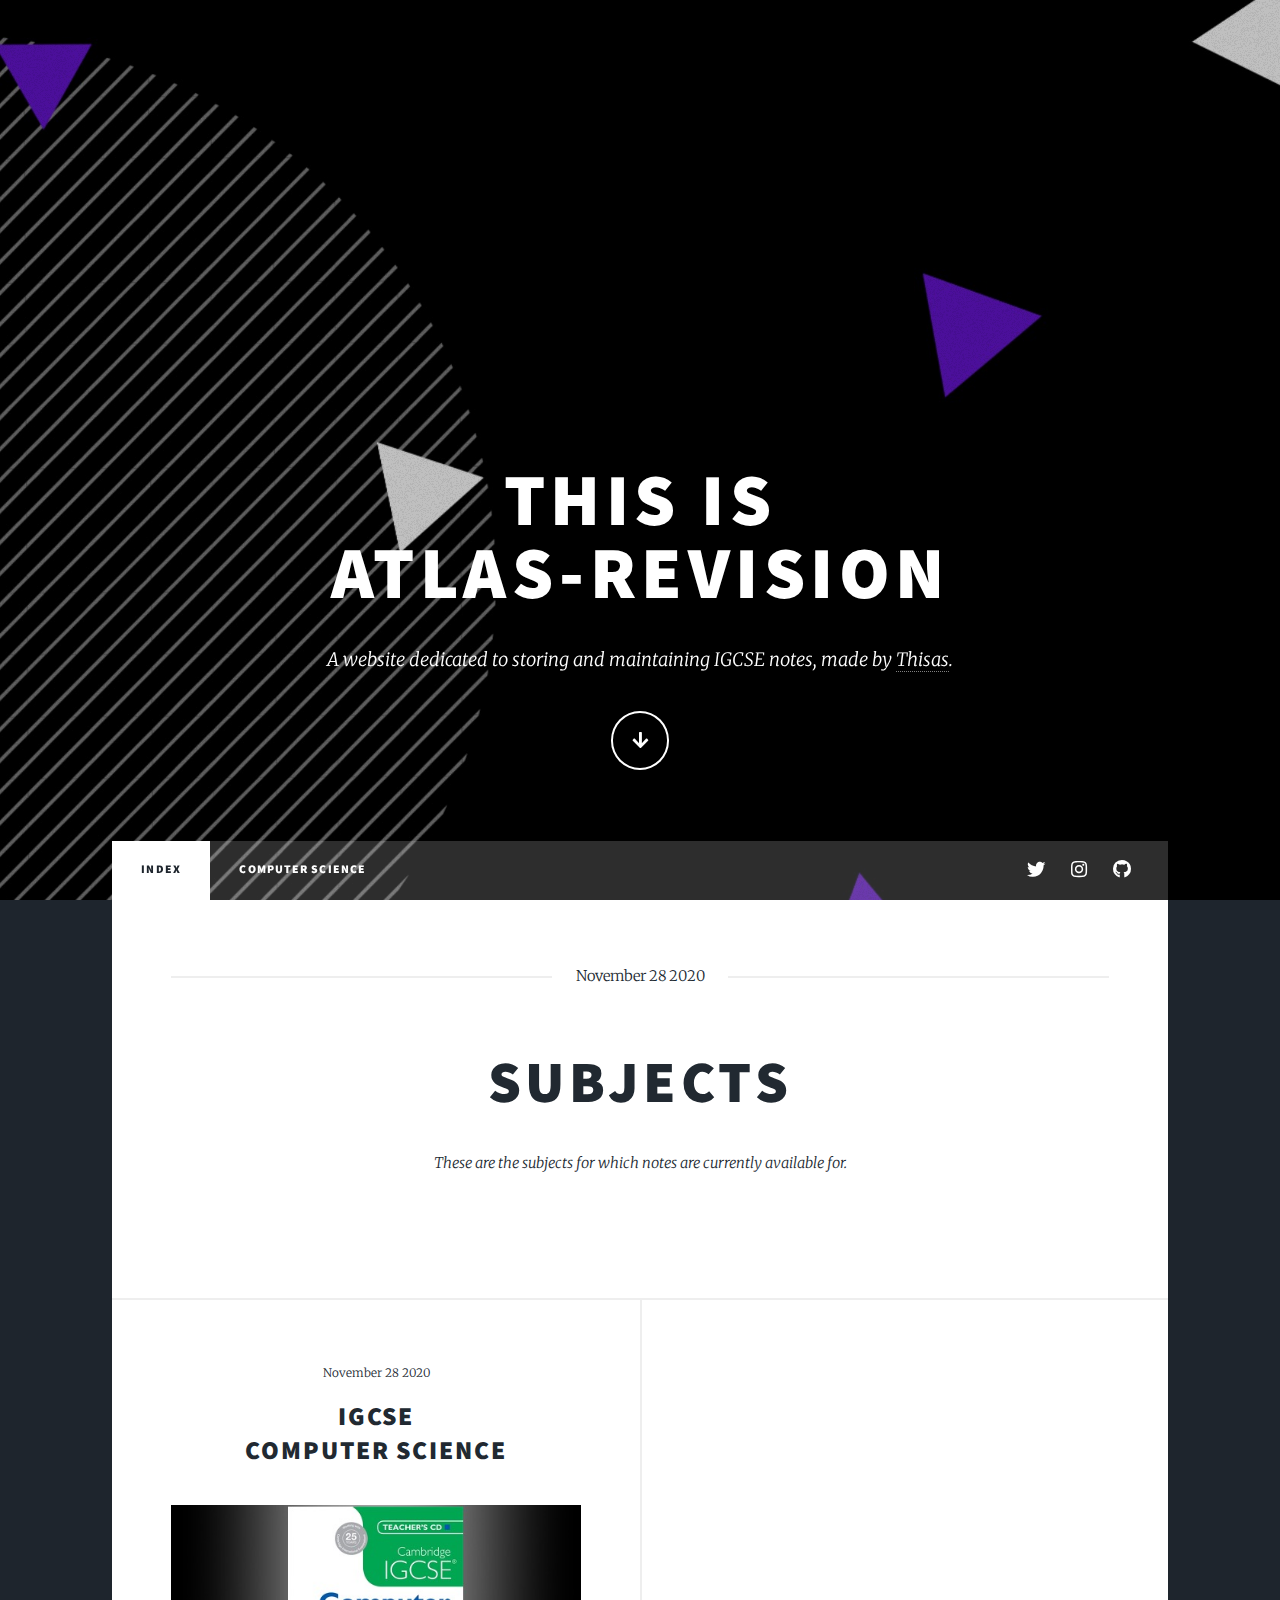
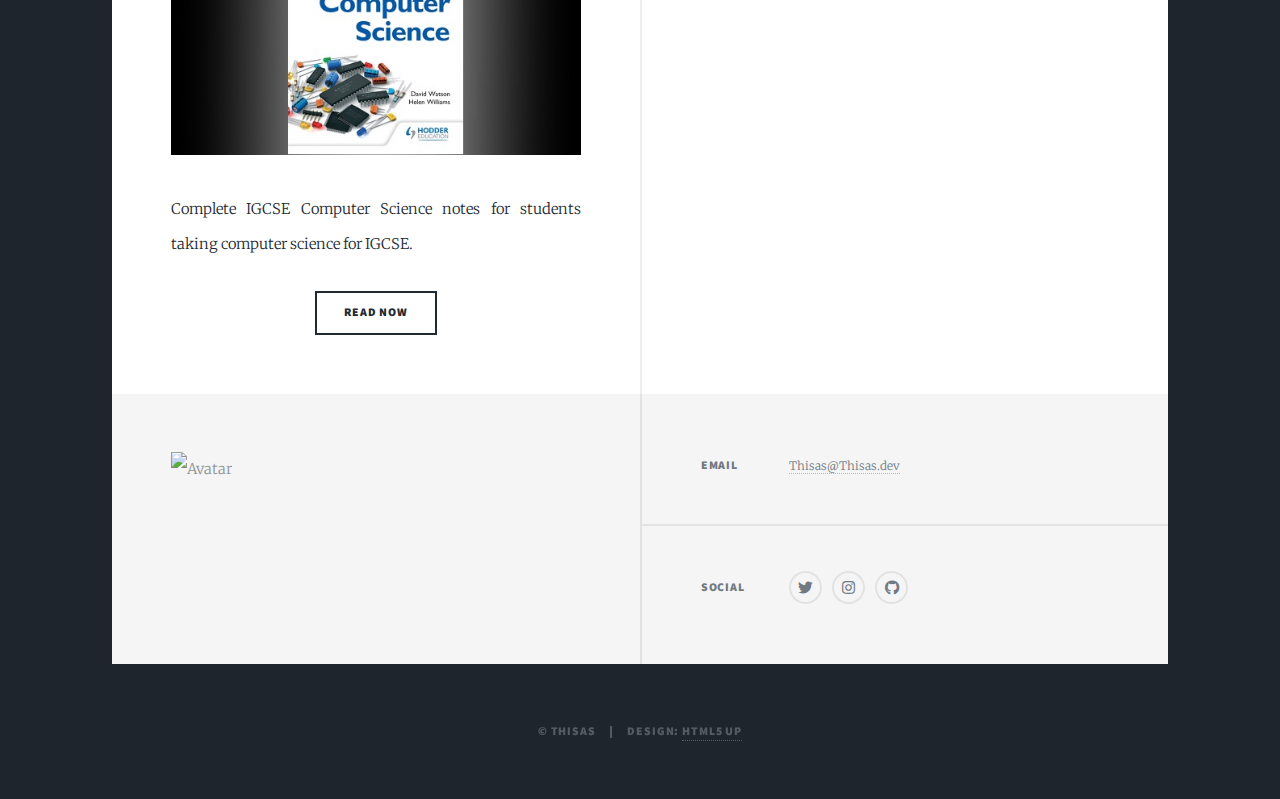
==== commit 82126c68: "Init Patch" ====
--- a/index.html
+++ b/index.html
@@ -37,12 +37,12 @@
 						<ul class="links">
 							<li class="active"><a href="index.html">Index</a></li>
 							<li><a href="cs.html">Computer Science</a></li>
-							<li><a href="elements.html">Elements Reference</a></li>
+							<!-- <li><a href="elements.html">Elements Reference</a></li> -->
 						</ul>
 						<ul class="icons">
-							<li><a href="#" class="icon brands fa-twitter"><span class="label">Twitter</span></a></li>
-							<li><a href="#" class="icon brands fa-instagram"><span class="label">Instagram</span></a></li>
-							<li><a href="#" class="icon brands fa-github"><span class="label">GitHub</span></a></li>
+							<li><a href="https://twitter.com/_Thisas_" class="icon brands fa-twitter"><span class="label">Twitter</span></a></li>
+							<li><a href="https://www.instagram.com/_thisas_/" class="icon brands fa-instagram"><span class="label">Instagram</span></a></li>
+							<li><a href="https://github.com/The-Real-Thisas" class="icon brands fa-github"><span class="label">GitHub</span></a></li>
 						</ul>
 					</nav>
 
@@ -77,7 +77,7 @@
 									</ul>
 								</article>
 								<article>
-									<header>
+									<!-- <header>
 										<span class="date">April 22, 2017</span>
 										<h2><a href="#">Primis eget<br />
 										imperdiet lorem</a></h2>
@@ -86,7 +86,7 @@
 									<p>Donec eget ex magna. Interdum et malesuada fames ac ante ipsum primis in faucibus. Pellentesque venenatis dolor imperdiet dolor mattis sagittis magna etiam.</p>
 									<ul class="actions special">
 										<li><a href="#" class="button">Full Story</a></li>
-									</ul>
+									</ul> -->
 								</article>
 								
 							</section>
@@ -140,9 +140,9 @@
 							<section>
 								<h3>Social</h3>
 								<ul class="icons alt">
-									<li><a href="#" class="icon brands alt fa-twitter"><span class="label">Twitter</span></a></li>
-									<li><a href="#" class="icon brands alt fa-instagram"><span class="label">Instagram</span></a></li>
-									<li><a href="#" class="icon brands alt fa-github"><span class="label">GitHub</span></a></li>
+									<li><a href="https://twitter.com/_Thisas_" class="icon brands alt fa-twitter"><span class="label">Twitter</span></a></li>
+									<li><a href="https://github.com/The-Real-Thisas" class="icon brands alt fa-instagram"><span class="label">Instagram</span></a></li>
+									<li><a href="https://github.com/The-Real-Thisas" class="icon brands alt fa-github"><span class="label">GitHub</span></a></li>
 								</ul>
 							</section>
 						</section>
--- a/assets/css/main.css
+++ b/assets/css/main.css
@@ -3235,7 +3235,7 @@
 			left: 0;
 			width: 100%;
 			height: 100%;
-			background-color: #212931;
+			background-color: #5411AB;
 			background-image: url("../../images/overlay.png"), linear-gradient(0deg, rgba(0, 0, 0, 0.1), rgba(0, 0, 0, 0.1)), url("../../images/bg.jpg");
 			background-size: auto,								auto,														100% auto;
 			background-position: center,								center,														top center;
